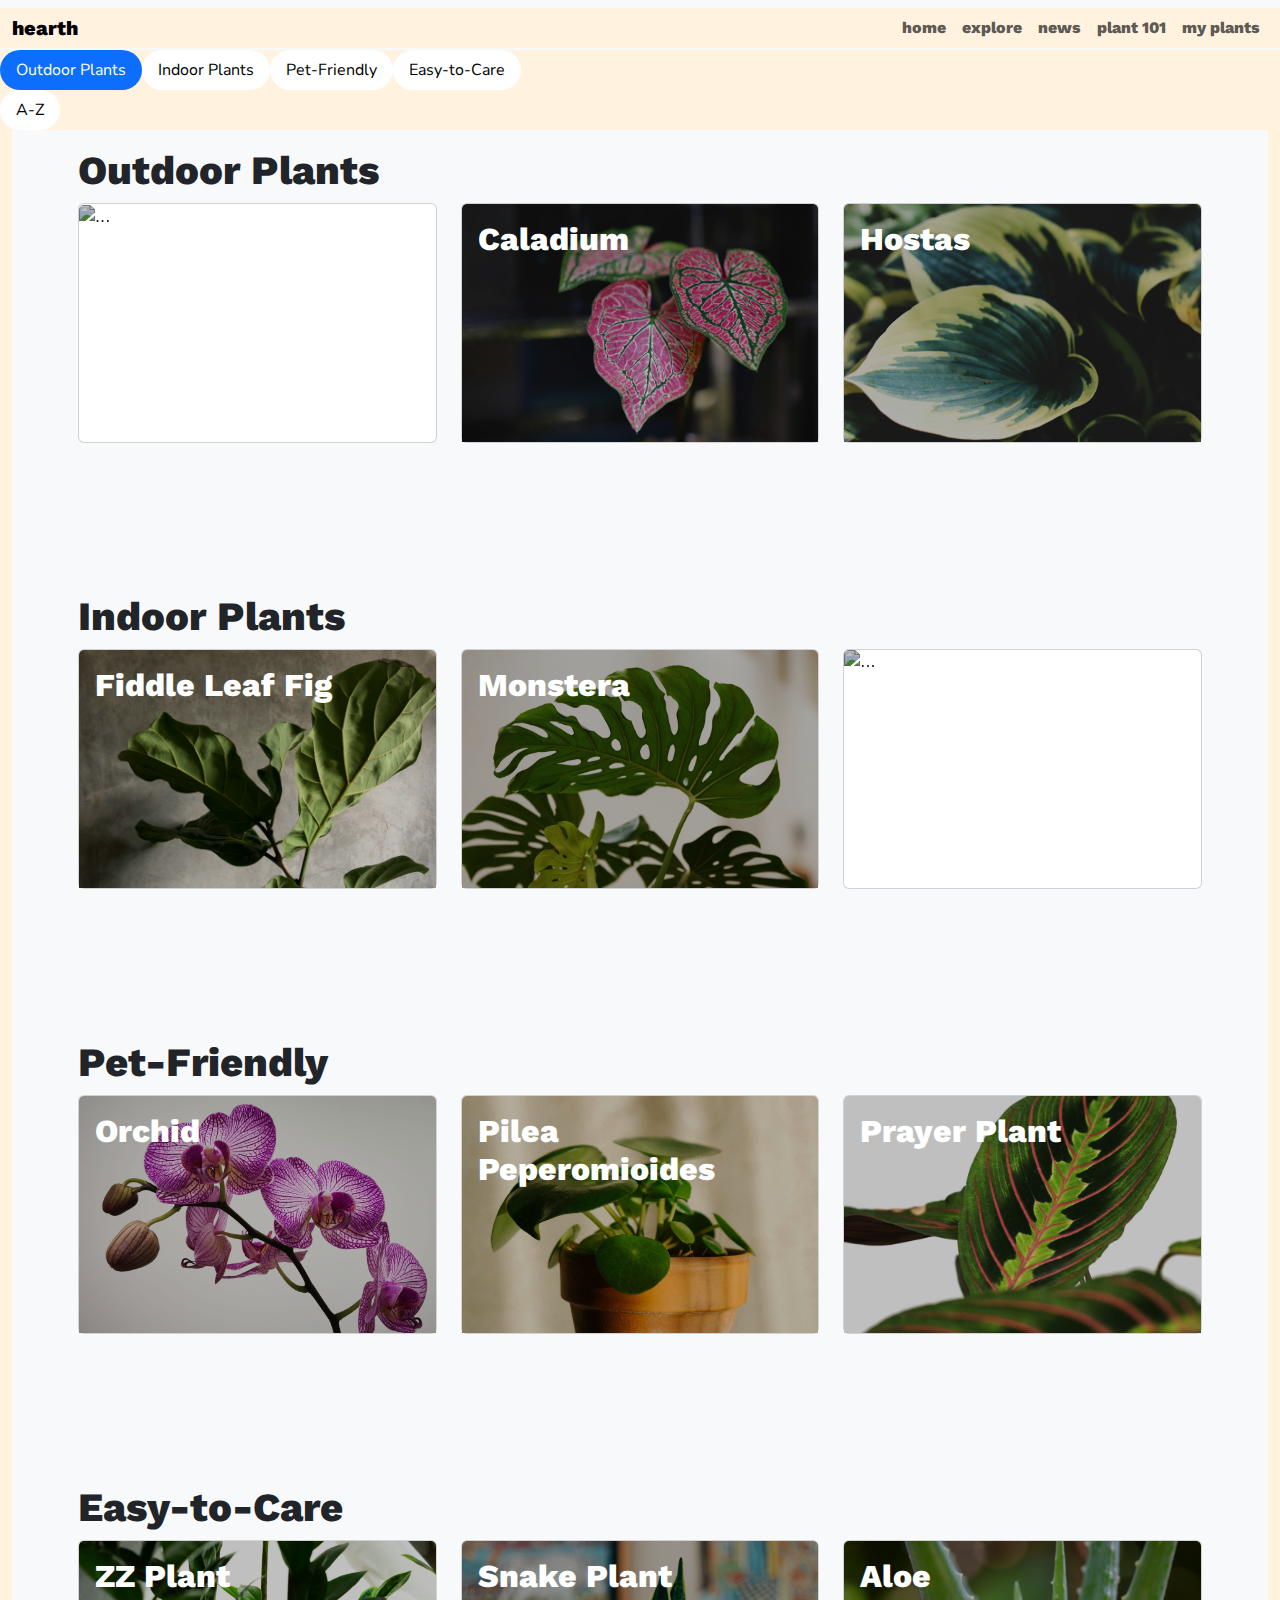
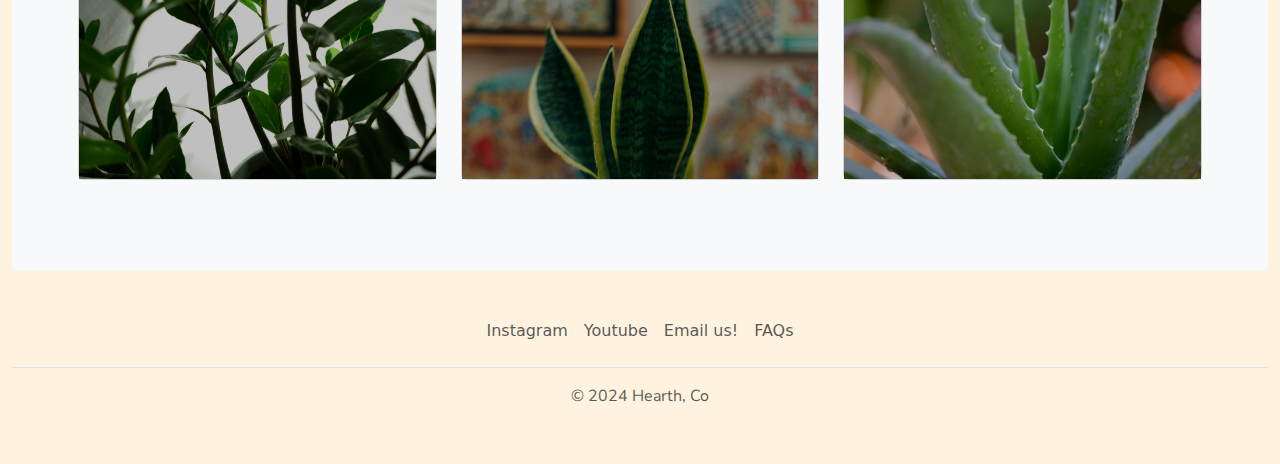
==== explore.html @ a1ffcbb9 "made img thumbnails open to modals" ====
<!doctype html>
<html lang="en">
  <head>
    <meta charset="utf-8">
    <meta name="viewport" content="width=device-width, initial-scale=1">
    <meta name="description" content="'Hearth', a social plant tracking website">
    <meta name="author" content="Chelsea Nguyen">
    <title>Hearth</title>

    <!-- LOAD BOOTSTRAP CSS - DO NOT DELETE -->
    <link href="https://cdn.jsdelivr.net/npm/bootstrap@5.3.3/dist/css/bootstrap.min.css" rel="stylesheet" integrity="sha384-QWTKZyjpPEjISv5WaRU9OFeRpok6YctnYmDr5pNlyT2bRjXh0JMhjY6hW+ALEwIH" crossorigin="anonymous">
    <!-- END LOADING BOOTSTRAP CSS -->

    <!-- Custom styles - add your own CSS to this stylesheet -->
    <link href="style.css" rel="stylesheet">

    <!--Google fonts plugin-->
    <link rel="preconnect" href="https://fonts.googleapis.com">
    <link rel="preconnect" href="https://fonts.gstatic.com" crossorigin>
    <link href="https://fonts.googleapis.com/css2?family=Nunito+Sans:ital,opsz,wght@0,6..12,200..1000;1,6..12,200..1000&family=Work+Sans:ital,wght@0,100..900;1,100..900&display=swap" rel="stylesheet">

    <!--images from unsplash.com-->

  </head>
  <body>
    <div class="container-fluid"> <!--website container-->
      
      <div class="row sticky-top"> <!--navbar div-->
        <nav class="navbar navbar-expand-lg bg-body-tertiary">
          <div class="container-fluid">
            <a class="navbar-brand nav-font" href="index.html">hearth</a>
            <button class="navbar-toggler" type="button" data-bs-toggle="collapse" data-bs-target="#navbarNavAltMarkup" aria-controls="navbarNavAltMarkup" aria-expanded="false" aria-label="Toggle navigation">
              <span class="navbar-toggler-icon"></span>
            </button>
            <div class="collapse navbar-collapse justify-content-end" id="navbarNavAltMarkup">
              <div class="navbar-nav">
                <a class="nav-link nav-font" href="index.html">home</a>
                <a class="nav-link active nav-font" aria-current="page" href="explore.html">explore</a>
                <a class="nav-link nav-font" href="news.html">news</a>
                <a class="nav-link nav-font" href="plant_101.html">plant 101</a>
                <a class="nav-link nav-font" href="my_plants.html">my plants</a>
              </div>
            </div>
          </div>
        </nav>
      </div> <!--close navbar div-->
      
      <div class="row fixed-top filter-bar"> <!--filter bar-->
        <div> <!--first part of filter-->
          <ul class="nav nav-pills">
            <li class="nav-item">
              <a class="nav-link plant-filter rounded-pill bs-dark-border-subtle" href="#OutdoorPlants">Outdoor Plants</a>
            </li>
            <li class="nav-item">
              <a class="nav-link plant-filter rounded-pill" href="#IndoorPlants">Indoor Plants</a>
            </li>
            <li class="nav-item">
              <a class="nav-link plant-filter rounded-pill" href="#PetFriendly">Pet-Friendly</a>
            </li>
            <li class="nav-item">
              <a class="nav-link plant-filter rounded-pill" href="#EasyToCare">Easy-to-Care</a>
            </li>
          </ul>
        </div> <!--close first half of filter-->
        <div class="justify-content-end"> <!--a to z filter option-->
          <ul class="nav nav-pills">
            <li class="nav-item">
              <button class="nav-link plant-filter rounded-pill">A-Z</button>
            </li>
          </ul>
        </div> <!--close a to z filter option-->
      </div> <!--close filter bar-->

      <div data-bs-spy="scroll" data-bs-target="#navbar-example2" data-bs-root-margin="0px 0px -40%" data-bs-smooth-scroll="true" class="scrollspy-example bg-light p-3 rounded-2 section-padding" tabindex="0"> <!--content div-->
        
        <div class="section-padding"> <!--div for outdoor-->
          <h1 class="col" id="OutdoorPlants">Outdoor Plants</h1>
          <div class="row row-cols-1 row-cols-md-3 g-4">
            
            <div class="col">
              <div class="card h-100" data-bs-toggle="modal" data-bs-target="#petuniaModal"> <!-- card trigger modal -->
                <a><img src="images/Petunia-Outdoor.jpg" class="card-img-top card-tint" alt="..."></a>
                <div class="card-img-overlay">
                  <h2 class="card-title">Petunia</h2>
                </div>
              </div> <!--close card trigger modal-->
              <div class="modal fade" id="petuniaModal" tabindex="-1" aria-labelledby="petuniaModalLabel" aria-hidden="true"> <!-- Modal -->
                <div class="modal-dialog modal-dialog-centered">
                  <div class="modal-content">
                    <div class="modal-header">
                      <h1 class="modal-title fs-5" id="petuniaModalLabel">Petunia</h1>
                      <button type="button" class="btn-close" data-bs-dismiss="modal" aria-label="Close"></button>
                    </div>
                    <div class="modal-body">
                      <img src="images/Petunia-Outdoor.jpg" class="card-img-top" alt="...">
                      <p>stuff about petunias</p>
                    </div>
                    <div class="modal-footer">
                      <button type="button" class="btn btn-secondary" data-bs-dismiss="modal">Close</button>
                    </div>
                  </div>
                </div>
              </div> <!--close modal-->
            </div> <!--close col-->

            <div class="col">
              <div class="card h-100" data-bs-toggle="modal" data-bs-target="#caladiumModal"> <!-- card trigger modal -->
                <a><img src="images/Caladium-Outdoor.jpg" class="card-img-top card-tint" alt="..."></a>
                <div class="card-img-overlay">
                  <h2 class="card-title">Caladium</h2>
                </div>
              </div> <!--close card trigger modal-->
              <div class="modal fade" id="caladiumModal" tabindex="-1" aria-labelledby="caladiumModalLabel" aria-hidden="true"> <!-- Modal -->
                <div class="modal-dialog modal-dialog-centered">
                  <div class="modal-content">
                    <div class="modal-header">
                      <h1 class="modal-title fs-5" id="caladiumModalLabel">Caladium</h1>
                      <button type="button" class="btn-close" data-bs-dismiss="modal" aria-label="Close"></button>
                    </div>
                    <div class="modal-body">
                      <img src="images/Caladium-Outdoor.jpg" class="card-img-top" alt="...">
                      <p>stuff about petunias</p>
                    </div>
                    <div class="modal-footer">
                      <button type="button" class="btn btn-secondary" data-bs-dismiss="modal">Close</button>
                    </div>
                  </div>
                </div>
              </div> <!--close modal-->
            </div> <!--close col-->

            <div class="col">
              <div class="card h-100" data-bs-toggle="modal" data-bs-target="#hostasModal"> <!-- card trigger modal -->
                <a><img src="images/Hostas-Outdoor.jpg" class="card-img-top card-tint" alt="..."></a>
                <div class="card-img-overlay">
                  <h2 class="card-title">Hostas</h2>
                </div>
              </div> <!--close card trigger modal-->
              <div class="modal fade" id="hostasModal" tabindex="-1" aria-labelledby="hostasModalLabel" aria-hidden="true"> <!-- Modal -->
                <div class="modal-dialog modal-dialog-centered">
                  <div class="modal-content">
                    <div class="modal-header">
                      <h1 class="modal-title fs-5" id="hostasModalLabel">Hostas</h1>
                      <button type="button" class="btn-close" data-bs-dismiss="modal" aria-label="Close"></button>
                    </div>
                    <div class="modal-body">
                      <img src="images/Hostas-Outdoor.jpg" class="card-img-top" alt="...">
                      <p>stuff about petunias</p>
                    </div>
                    <div class="modal-footer">
                      <button type="button" class="btn btn-secondary" data-bs-dismiss="modal">Close</button>
                    </div>
                  </div>
                </div>
              </div> <!--close modal-->
            </div> <!--close col-->

          </div>
        </div> <!--close div for outdoor-->

        <div class="section-padding"> <!--div for indoor-->
          <h1 class="col" id="IndoorPlants">Indoor Plants</h1>
          <div class="row row-cols-1 row-cols-md-3 g-4">

            <div class="col">
              <div class="card h-100" data-bs-toggle="modal" data-bs-target="#fiddleModal"> <!-- card trigger modal -->
                <a><img src="images/FiddleLeafFig-Indoor.jpg" class="card-img-top card-tint" alt="..."></a>
                <div class="card-img-overlay">
                  <h2 class="card-title">Fiddle Leaf Fig</h2>
                </div>
              </div> <!--close card trigger modal-->
              <div class="modal fade" id="fiddleModal" tabindex="-1" aria-labelledby="fiddleModalLabel" aria-hidden="true"> <!-- Modal -->
                <div class="modal-dialog modal-dialog-centered">
                  <div class="modal-content">
                    <div class="modal-header">
                      <h1 class="modal-title fs-5" id="fiddleModalLabel">Fiddle Leaf Fig</h1>
                      <button type="button" class="btn-close" data-bs-dismiss="modal" aria-label="Close"></button>
                    </div>
                    <div class="modal-body">
                      <img src="images/FiddleLeafFig-Indoor.jpg" class="card-img-top" alt="...">
                      <p>stuff about petunias</p>
                    </div>
                    <div class="modal-footer">
                      <button type="button" class="btn btn-secondary" data-bs-dismiss="modal">Close</button>
                    </div>
                  </div>
                </div>
              </div> <!--close modal-->
            </div> <!--close col-->

            <div class="col">
              <div class="card h-100" data-bs-toggle="modal" data-bs-target="#monsteraModal"> <!-- card trigger modal -->
                <a><img src="images/Monstera-Indoor.jpg" class="card-img-top card-tint" alt="..."></a>
                <div class="card-img-overlay">
                  <h2 class="card-title">Monstera</h2>
                </div>
              </div> <!--close card trigger modal-->
              <div class="modal fade" id="monsteraModal" tabindex="-1" aria-labelledby="monsteraModalLabel" aria-hidden="true"> <!-- Modal -->
                <div class="modal-dialog modal-dialog-centered">
                  <div class="modal-content">
                    <div class="modal-header">
                      <h1 class="modal-title fs-5" id="monsteraModalLabel">Monstera</h1>
                      <button type="button" class="btn-close" data-bs-dismiss="modal" aria-label="Close"></button>
                    </div>
                    <div class="modal-body">
                      <img src="images/Monstera-Indoor.jpg" class="card-img-top" alt="...">
                      <p>stuff about petunias</p>
                    </div>
                    <div class="modal-footer">
                      <button type="button" class="btn btn-secondary" data-bs-dismiss="modal">Close</button>
                    </div>
                  </div>
                </div>
              </div> <!--close modal-->
            </div> <!--close col-->

            <div class="col">
              <div class="card h-100" data-bs-toggle="modal" data-bs-target="#pothosModal"> <!-- card trigger modal -->
                <a><img src="images/Pothos-Indoor.jpg" class="card-img-top card-tint" alt="..."></a>
                <div class="card-img-overlay">
                  <h2 class="card-title">Pothos</h2>
                </div>
              </div> <!--close card trigger modal-->
              <div class="modal fade" id="pothosModal" tabindex="-1" aria-labelledby="pothosModalLabel" aria-hidden="true"> <!-- Modal -->
                <div class="modal-dialog modal-dialog-centered">
                  <div class="modal-content">
                    <div class="modal-header">
                      <h1 class="modal-title fs-5" id="pothosModalLabel">Pothos</h1>
                      <button type="button" class="btn-close" data-bs-dismiss="modal" aria-label="Close"></button>
                    </div>
                    <div class="modal-body">
                      <img src="images/Pothos-Indoor.jpg" class="card-img-top" alt="...">
                      <p>stuff about petunias</p>
                    </div>
                    <div class="modal-footer">
                      <button type="button" class="btn btn-secondary" data-bs-dismiss="modal">Close</button>
                    </div>
                  </div>
                </div>
              </div> <!--close modal-->
            </div> <!--close col-->

          </div>
        </div> <!--close div for indoor-->

        <div class="section-padding"> <!--div for pet-->
          <h1 class="col" id="PetFriendly">Pet-Friendly</h1>
          <div class="row row-cols-1 row-cols-md-3 g-4">

            <div class="col">
              <div class="card h-100" data-bs-toggle="modal" data-bs-target="#orchidModal"> <!-- card trigger modal -->
                <a><img src="images/Orchid-Pet.jpg" class="card-img-top card-tint" alt="..."></a>
                <div class="card-img-overlay">
                  <h2 class="card-title">Orchid</h2>
                </div>
              </div> <!--close card trigger modal-->
              <div class="modal fade" id="orchidModal" tabindex="-1" aria-labelledby="orchidModalLabel" aria-hidden="true"> <!-- Modal -->
                <div class="modal-dialog modal-dialog-centered">
                  <div class="modal-content">
                    <div class="modal-header">
                      <h1 class="modal-title fs-5" id="orchidModalLabel">Orchid</h1>
                      <button type="button" class="btn-close" data-bs-dismiss="modal" aria-label="Close"></button>
                    </div>
                    <div class="modal-body">
                      <img src="images/Orchid-Pet.jpg" class="card-img-top" alt="...">
                      <p>stuff about petunias</p>
                    </div>
                    <div class="modal-footer">
                      <button type="button" class="btn btn-secondary" data-bs-dismiss="modal">Close</button>
                    </div>
                  </div>
                </div>
              </div> <!--close modal-->
            </div> <!--close col-->

            <div class="col">
              <div class="card h-100" data-bs-toggle="modal" data-bs-target="#pileaModal"> <!-- card trigger modal -->
                <a><img src="images/PileaPeperomioides-Pet.jpg" class="card-img-top card-tint" alt="..."></a>
                <div class="card-img-overlay">
                  <h2 class="card-title">Pilea Peperomioides</h2>
                </div>
              </div> <!--close card trigger modal-->
              <div class="modal fade" id="pileaModal" tabindex="-1" aria-labelledby="pileaModalLabel" aria-hidden="true"> <!-- Modal -->
                <div class="modal-dialog modal-dialog-centered">
                  <div class="modal-content">
                    <div class="modal-header">
                      <h1 class="modal-title fs-5" id="pileaModalLabel">Pilea Peperomioides</h1>
                      <button type="button" class="btn-close" data-bs-dismiss="modal" aria-label="Close"></button>
                    </div>
                    <div class="modal-body">
                      <img src="images/PileaPeperomioides-Pet.jpg" class="card-img-top" alt="...">
                      <p>stuff about petunias</p>
                    </div>
                    <div class="modal-footer">
                      <button type="button" class="btn btn-secondary" data-bs-dismiss="modal">Close</button>
                    </div>
                  </div>
                </div>
              </div> <!--close modal-->
            </div> <!--close col-->

            <div class="col">
              <div class="card h-100" data-bs-toggle="modal" data-bs-target="#prayerModal"> <!-- card trigger modal -->
                <a><img src="images/PrayerPlant-Pet.jpg" class="card-img-top card-tint" alt="..."></a>
                <div class="card-img-overlay">
                  <h2 class="card-title">Prayer Plant</h2>
                </div>
              </div> <!--close card trigger modal-->
              <div class="modal fade" id="prayerModal" tabindex="-1" aria-labelledby="prayerModalLabel" aria-hidden="true"> <!-- Modal -->
                <div class="modal-dialog modal-dialog-centered">
                  <div class="modal-content">
                    <div class="modal-header">
                      <h1 class="modal-title fs-5" id="prayerModalLabel">Prayer Plant</h1>
                      <button type="button" class="btn-close" data-bs-dismiss="modal" aria-label="Close"></button>
                    </div>
                    <div class="modal-body">
                      <img src="images/PrayerPlant-Pet.jpg" class="card-img-top" alt="...">
                      <p>stuff about petunias</p>
                    </div>
                    <div class="modal-footer">
                      <button type="button" class="btn btn-secondary" data-bs-dismiss="modal">Close</button>
                    </div>
                  </div>
                </div>
              </div> <!--close modal-->
            </div> <!--close col-->

          </div>
        </div> <!--close div for pet-->
        
        <div class="section-padding"> <!--div for easy-->
          <h1 class="col" id="EasytoCare">Easy-to-Care</h1>
          <div class="row row-cols-1 row-cols-md-3 g-4">

            <div class="col">
              <div class="card h-100" data-bs-toggle="modal" data-bs-target="#zzModal"> <!-- card trigger modal -->
                <a><img src="images/ZZPlant-Easy.jpg" class="card-img-top card-tint" alt="..."></a>
                <div class="card-img-overlay">
                  <h2 class="card-title">ZZ Plant</h2>
                </div>
              </div> <!--close card trigger modal-->
              <div class="modal fade" id="zzModal" tabindex="-1" aria-labelledby="zzModalLabel" aria-hidden="true"> <!-- Modal -->
                <div class="modal-dialog modal-dialog-centered">
                  <div class="modal-content">
                    <div class="modal-header">
                      <h1 class="modal-title fs-5" id="zzModalLabel">ZZ Plant</h1>
                      <button type="button" class="btn-close" data-bs-dismiss="modal" aria-label="Close"></button>
                    </div>
                    <div class="modal-body">
                      <img src="images/ZZPlant-Easy.jpg" class="card-img-top" alt="...">
                      <p>stuff about petunias</p>
                    </div>
                    <div class="modal-footer">
                      <button type="button" class="btn btn-secondary" data-bs-dismiss="modal">Close</button>
                    </div>
                  </div>
                </div>
              </div> <!--close modal-->
            </div> <!--close col-->

            <div class="col">
              <div class="card h-100" data-bs-toggle="modal" data-bs-target="#snakeModal"> <!-- card trigger modal -->
                <a><img src="images/SnakePlant-Easy.jpg" class="card-img-top card-tint" alt="..."></a>
                <div class="card-img-overlay">
                  <h2 class="card-title">Snake Plant</h2>
                </div>
              </div> <!--close card trigger modal-->
              <div class="modal fade" id="snakeModal" tabindex="-1" aria-labelledby="snakeModalLabel" aria-hidden="true"> <!-- Modal -->
                <div class="modal-dialog modal-dialog-centered">
                  <div class="modal-content">
                    <div class="modal-header">
                      <h1 class="modal-title fs-5" id="snakeModalLabel">Snake Plant</h1>
                      <button type="button" class="btn-close" data-bs-dismiss="modal" aria-label="Close"></button>
                    </div>
                    <div class="modal-body">
                      <img src="images/SnakePlant-Easy.jpg" class="card-img-top" alt="...">
                      <p>stuff about petunias</p>
                    </div>
                    <div class="modal-footer">
                      <button type="button" class="btn btn-secondary" data-bs-dismiss="modal">Close</button>
                    </div>
                  </div>
                </div>
              </div> <!--close modal-->
            </div> <!--close col-->

            <div class="col">
              <div class="card h-100" data-bs-toggle="modal" data-bs-target="#aloeModal"> <!-- card trigger modal -->
                <a><img src="images/Aloe-Easy.jpg" class="card-img-top card-tint" alt="..."></a>
                <div class="card-img-overlay">
                  <h2 class="card-title">Aloe</h2>
                </div>
              </div> <!--close card trigger modal-->
              <div class="modal fade" id="aloeModal" tabindex="-1" aria-labelledby="aloeModalLabel" aria-hidden="true"> <!-- Modal -->
                <div class="modal-dialog modal-dialog-centered">
                  <div class="modal-content">
                    <div class="modal-header">
                      <h1 class="modal-title fs-5" id="aloeModalLabel">Aloe</h1>
                      <button type="button" class="btn-close" data-bs-dismiss="modal" aria-label="Close"></button>
                    </div>
                    <div class="modal-body">
                      <img src="images/Aloe-Easy.jpg" class="card-img-top" alt="...">
                      <p>stuff about petunias</p>
                    </div>
                    <div class="modal-footer">
                      <button type="button" class="btn btn-secondary" data-bs-dismiss="modal">Close</button>
                    </div>
                  </div>
                </div>
              </div> <!--close modal-->
            </div> <!--close col-->

          </div>
        </div>

          <!--add garden section if I have time-->

      </div> <!--close content div-->

      <div class="row"> <!--div for footer-->
        <footer class="py-3 my-4">
          <ul class="nav justify-content-center border-bottom pb-3 mb-3">
            <li class="nav-item"><a href="https://www.instagram.com/" class="nav-link px-2 text-body-secondary">Instagram</a></li>
            <li class="nav-item"><a href="https://www.youtube.com/" class="nav-link px-2 text-body-secondary">Youtube</a></li>
            <li class="nav-item"><a href="#" class="nav-link px-2 text-body-secondary">Email us!</a></li>
            <li class="nav-item"><a href="#" class="nav-link px-2 text-body-secondary">FAQs</a></li>
          </ul>
          <p class="text-center text-body-secondary">© 2024 Hearth, Co</p>
        </footer>
      </div> <!--close div for footer-->

    </div> <!--close container-->

<!-- LOAD BOOTSTRAP JAVASCRIPT - DO NOT DELETE -->
<script src="https://cdn.jsdelivr.net/npm/bootstrap@5.3.3/dist/js/bootstrap.bundle.min.js" integrity="sha384-YvpcrYf0tY3lHB60NNkmXc5s9fDVZLESaAA55NDzOxhy9GkcIdslK1eN7N6jIeHz" crossorigin="anonymous"></script>
<!-- END LOADING BOOTSTRAP JAVASCRIPT -->
      
  </body>
</html>
---- style.css ----
.container-fluid {
    background-color: #FFF3E0;
}

.section-padding {
    padding: 75px 50px;
}

h1, h2, h3, h4, h5, h6 {
    font-family: "Work Sans", sans-serif;
    font-weight: 800;
}

p {
    font-family: "Nunito Sans", sans-serif;
}

.welcome {
    font-family: "Nunito Sans", sans-serif;
    font-weight: 800;
}

.index-descriptor {
    font-weight: 600;
}

.filter-bar {                      /*!!!!!how to make sticky/fixed under sticky navbar?????*/
    margin-top: 50px;
    background-color: #FFF3E0;
}

.plant-filter {
    font-family: "Nunito Sans", sans-serif;
    background-color: white;
    color: black;
    border: 2px black;
}

.plant-filter:hover {
    font-family: "Nunito Sans", sans-serif;
    background-color: black;
    color: white;
    border: 2px white;
}

.plant-filter:active {
    font-family: "Nunito Sans", sans-serif;
    background-color: black;
    color: white;
    border: 2px white;
}

.nav-font {
    font-family: "Work Sans", sans-serif;
    font-weight: 800;
}

.news-padding {
    padding-top: 75px;
    padding-bottom: 75px;
}

.water-padding {
    padding-top: 75px;
    padding-bottom: 25px;
    padding-right: 50px;
    padding-left: 50px;
}

.calendar-padding {
    padding-bottom: 75px;
    padding-left: 50px;
    padding-right: 50px;
}

.calendar-card {
    padding: 5px;
}

.card-tint {
    filter: brightness(75%);
}

.card-title {
    color: white;
}

.features-div {
    background-color: #FFD0D0;
}

.btn {
    background-color: #61714d;
    color: white;
    border-color: #61714d;
}

.btn:hover {
    background-color: #61714d;
    color: white;
    border-color: #61714d;
}

.btn:active {
    background-color: #61714d;
    color: white;
    border-color: #61714d;
}

.btn:link {
    background-color: #61714d;
    color: white;
    border-color: #61714d;
}

.ftr-btn {
    background-color: #FFF3E0;
    color: #61714d;
    border-color: #61714d;
    border-width: medium;
    font-weight: 600;
}

.ftr-btn:hover {
    background-color: #61714d;
    color: white;
    border-color: #61714d;
    border-width: medium;
    font-weight: 600;
}

.ftr-btn:active {
    background-color: #61714d;
    color: white;
    border-color: #61714d;
    border-width: medium;
    font-weight: 600;
}

.ftr-btn:link {
    background-color: #61714d;
    color: white;
    border-color: #61714d;
    border-width: medium;
    font-weight: 600;
}
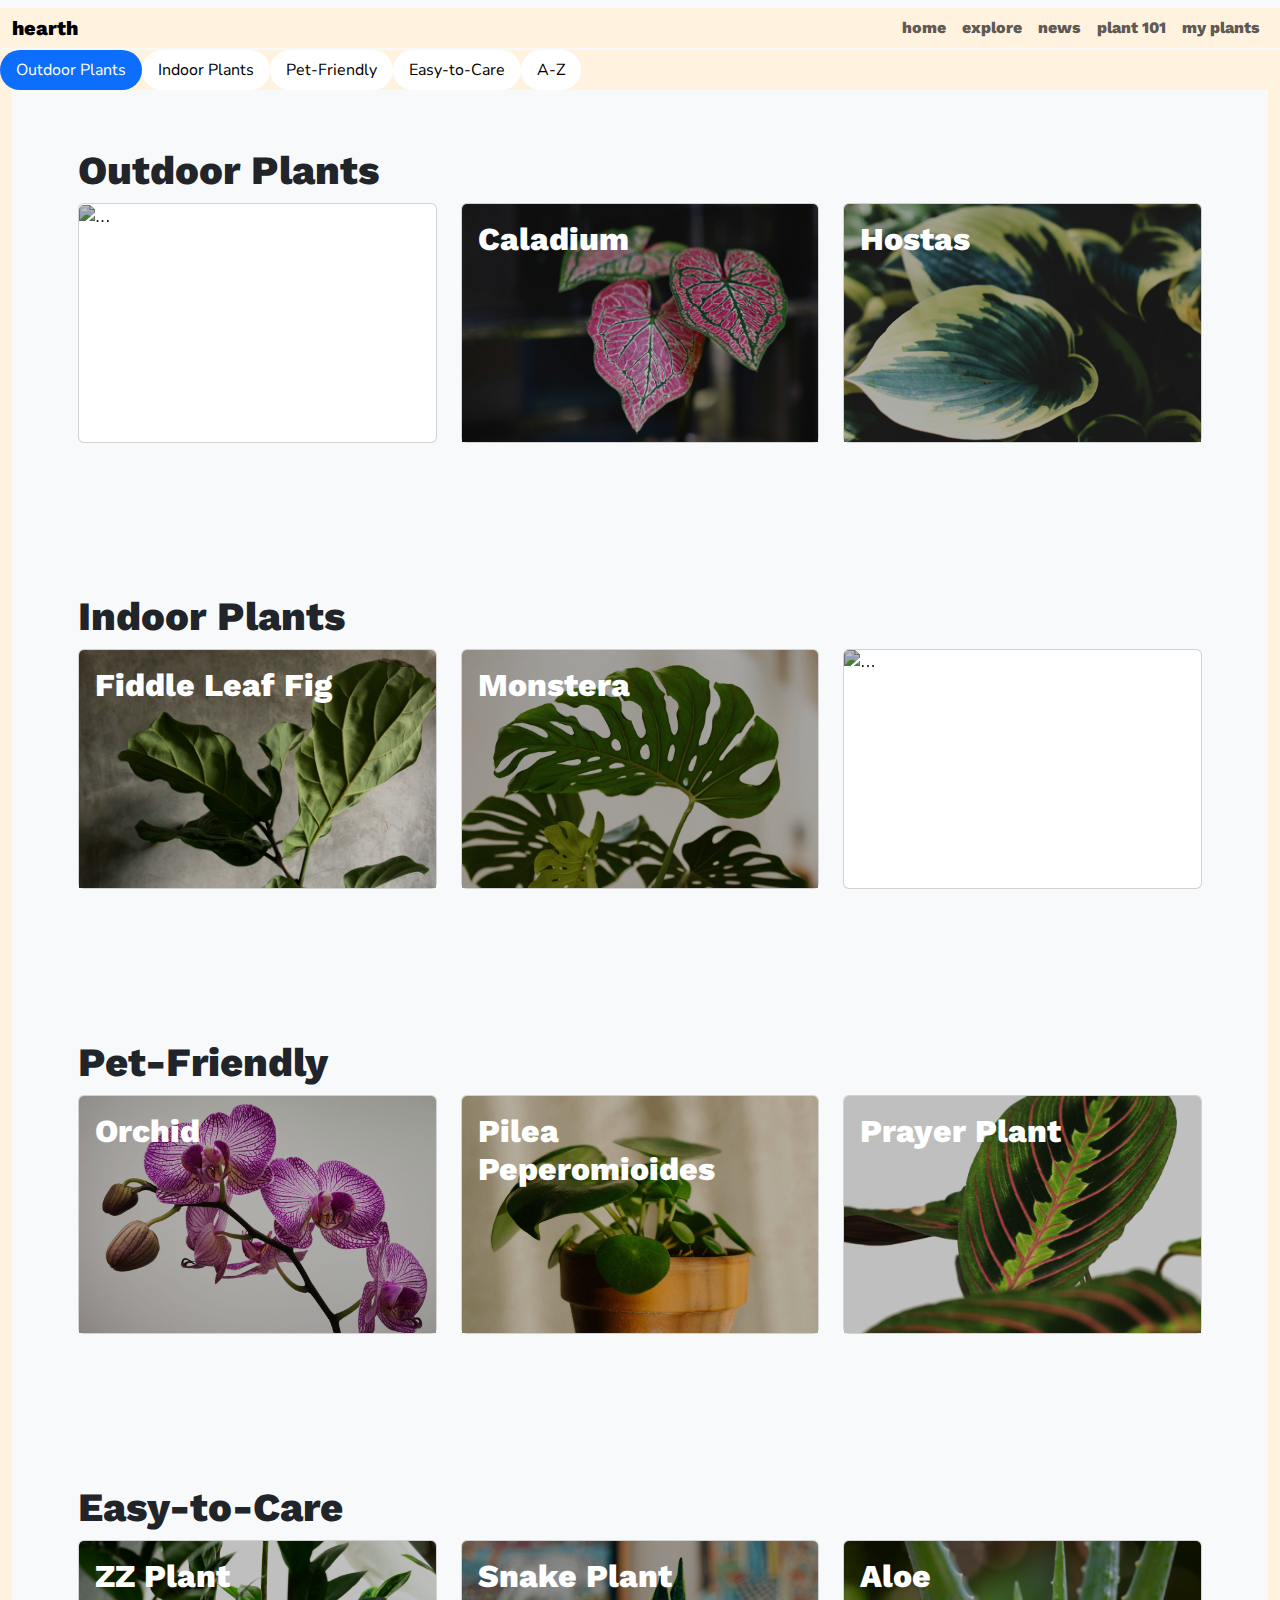
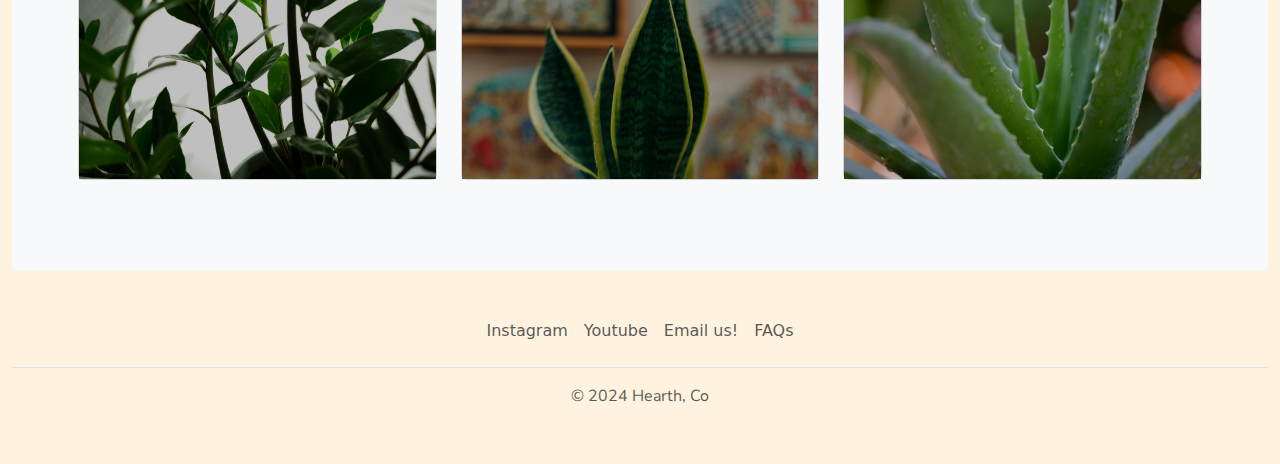
==== commit 92693d30: "changes" ====
--- a/explore.html
+++ b/explore.html
@@ -58,12 +58,8 @@
               <a class="nav-link plant-filter rounded-pill" href="#PetFriendly">Pet-Friendly</a>
             </li>
             <li class="nav-item">
-              <a class="nav-link plant-filter rounded-pill" href="#EasyToCare">Easy-to-Care</a>
+              <a class="nav-link plant-filter rounded-pill" href="#EasytoCare">Easy-to-Care</a>
             </li>
-          </ul>
-        </div> <!--close first half of filter-->
-        <div class="justify-content-end"> <!--a to z filter option-->
-          <ul class="nav nav-pills">
             <li class="nav-item">
               <button class="nav-link plant-filter rounded-pill">A-Z</button>
             </li>
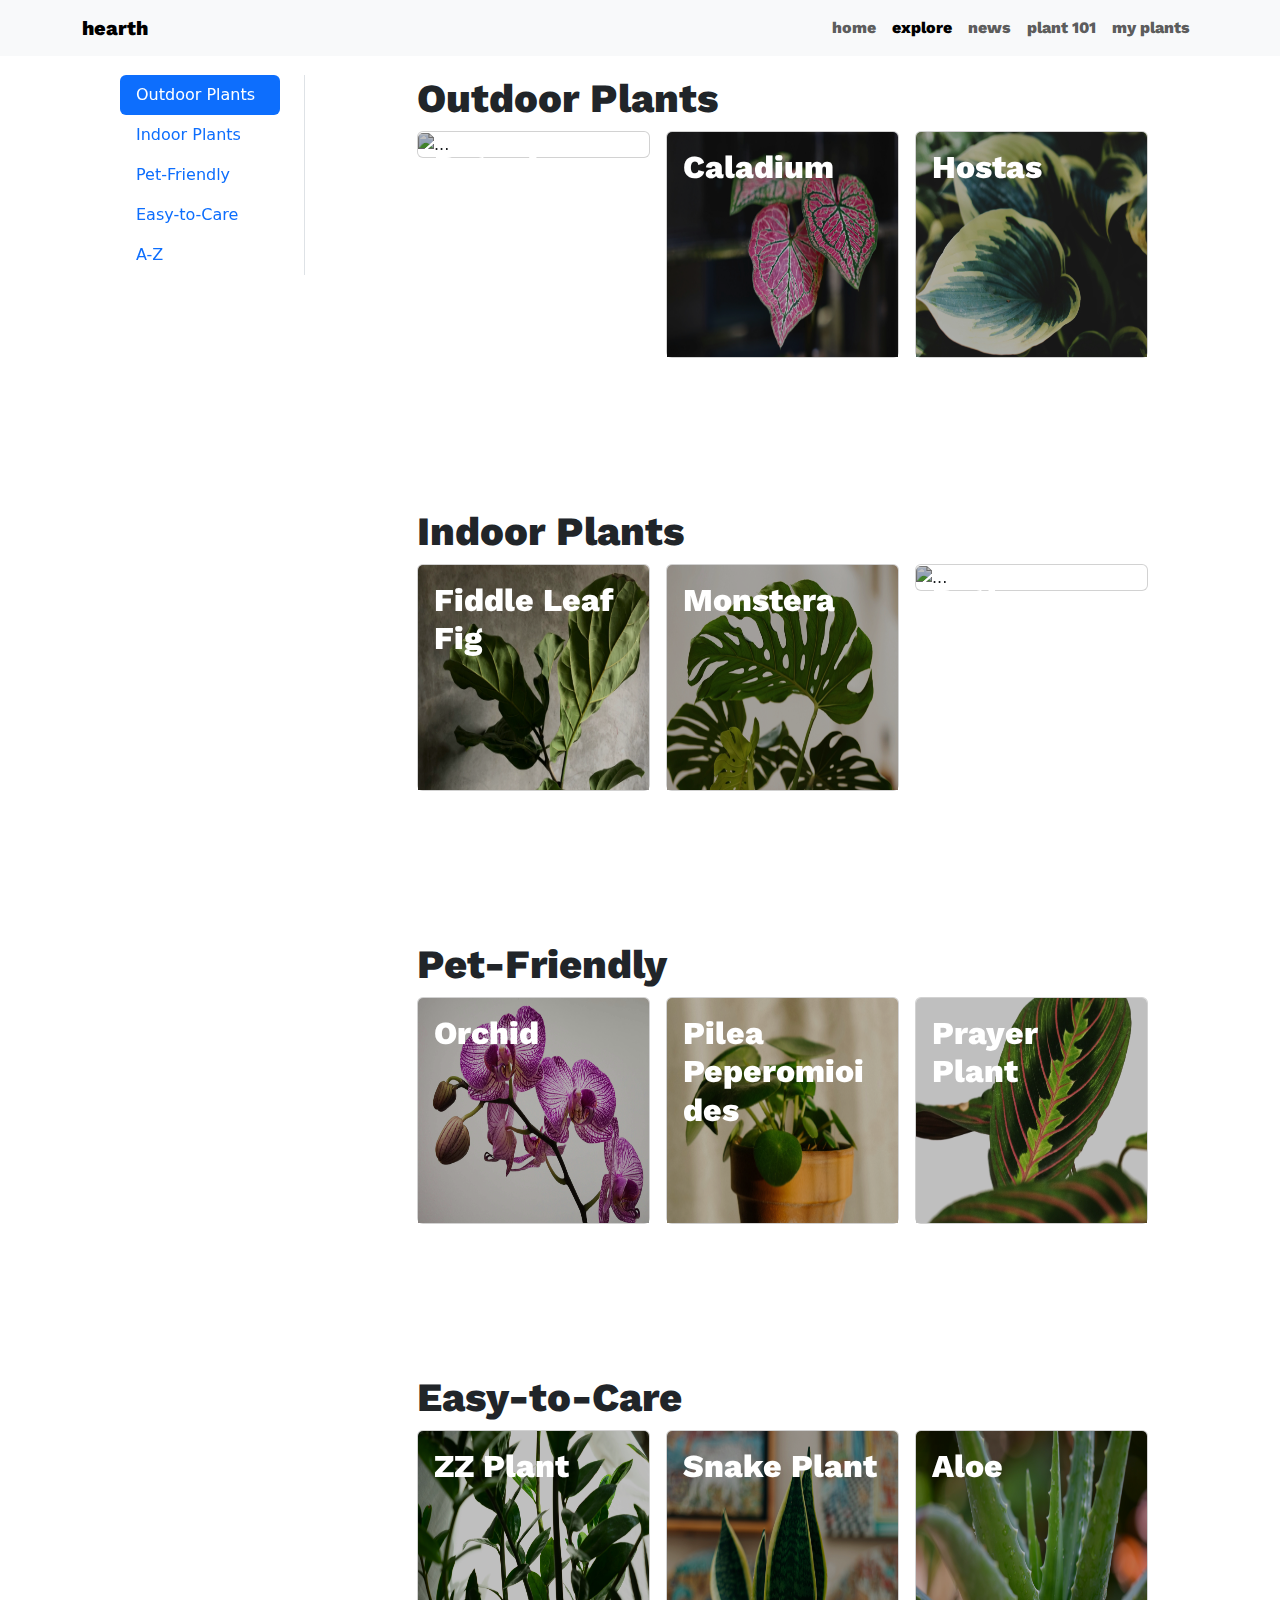
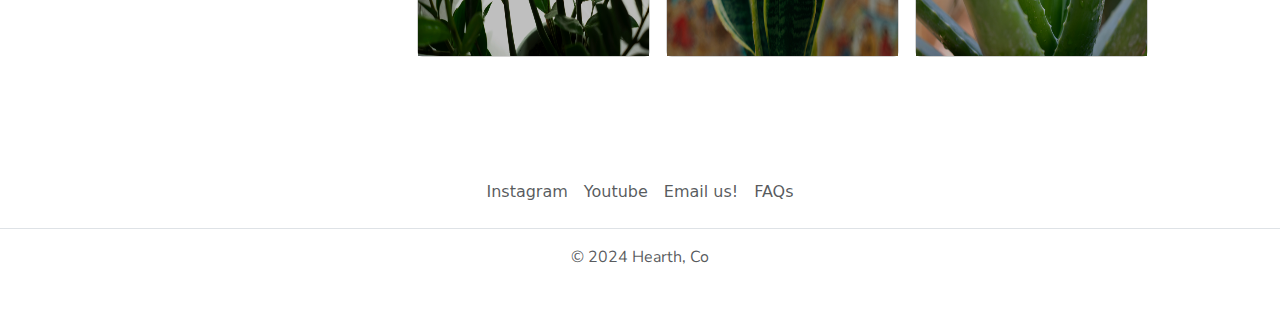
==== commit d56dd33f: "changes" ====
--- a/explore.html
+++ b/explore.html
@@ -23,396 +23,377 @@
 
   </head>
   <body>
-    <div class="container-fluid"> <!--website container-->
-      
-      <div class="row sticky-top"> <!--navbar div-->
-        <nav class="navbar navbar-expand-lg bg-body-tertiary">
-          <div class="container-fluid">
-            <a class="navbar-brand nav-font" href="index.html">hearth</a>
-            <button class="navbar-toggler" type="button" data-bs-toggle="collapse" data-bs-target="#navbarNavAltMarkup" aria-controls="navbarNavAltMarkup" aria-expanded="false" aria-label="Toggle navigation">
-              <span class="navbar-toggler-icon"></span>
-            </button>
-            <div class="collapse navbar-collapse justify-content-end" id="navbarNavAltMarkup">
-              <div class="navbar-nav">
-                <a class="nav-link nav-font" href="index.html">home</a>
-                <a class="nav-link active nav-font" aria-current="page" href="explore.html">explore</a>
-                <a class="nav-link nav-font" href="news.html">news</a>
-                <a class="nav-link nav-font" href="plant_101.html">plant 101</a>
-                <a class="nav-link nav-font" href="my_plants.html">my plants</a>
-              </div>
+    
+  <!--navbar-->
+  <header class="row">
+    <nav class="navbar fixed-top navbar-expand-lg bg-body-tertiary">
+      <div class="container">
+        <a class="navbar-brand nav-font" href="index.html">hearth</a>
+        <button class="navbar-toggler" type="button" data-bs-toggle="collapse" data-bs-target="#navbarNavAltMarkup" aria-controls="navbarNavAltMarkup" aria-expanded="false" aria-label="Toggle navigation">
+          <span class="navbar-toggler-icon"></span>
+        </button>
+        <div class="collapse navbar-collapse justify-content-end" id="navbarNavAltMarkup">
+          <div class="navbar-nav">
+            <a class="nav-link nav-font" href="index.html">home</a>
+            <a class="nav-link active nav-font" aria-current="page" href="explore.html">explore</a>
+            <a class="nav-link nav-font" href="news.html">news</a>
+            <a class="nav-link nav-font" href="plant_101.html">plant 101</a>
+            <a class="nav-link nav-font" href="my_plants.html">my plants</a>
+          </div> <!--close navbar links-->
+        </div> <!--close navbar collapse-->
+      </div> <!--close container-->
+    </nav>
+  </header>
+  
+
+  <div class="container">
+    <!--sidebar-->
+      <div class="row">
+        <div class="col-3 section-padding">
+          <div class="position-sticky" style="top: 2rem;">
+            <div>
+              <nav id="navbar-example3" class="h-100 flex-column align-items-stretch pe-4 border-end">
+                <nav class="nav nav-pills flex-column">
+                  <a class="nav-link" href="#OutdoorPlants">Outdoor Plants</a>
+                  <a class="nav-link" href="#IndoorPlants">Indoor Plants</a>
+                  <a class="nav-link" href="#PetFriendly">Pet-Friendly</a>
+                  <a class="nav-link" href="#EasytoCare">Easy-to-Care</a>
+                  <a class="nav-link" href="#">A-Z</a>
+                </nav>
+              </nav>
             </div>
           </div>
-        </nav>
-      </div> <!--close navbar div-->
-      
-      <div class="row fixed-top filter-bar"> <!--filter bar-->
-        <div> <!--first part of filter-->
-          <ul class="nav nav-pills">
-            <li class="nav-item">
-              <a class="nav-link plant-filter rounded-pill bs-dark-border-subtle" href="#OutdoorPlants">Outdoor Plants</a>
-            </li>
-            <li class="nav-item">
-              <a class="nav-link plant-filter rounded-pill" href="#IndoorPlants">Indoor Plants</a>
-            </li>
-            <li class="nav-item">
-              <a class="nav-link plant-filter rounded-pill" href="#PetFriendly">Pet-Friendly</a>
-            </li>
-            <li class="nav-item">
-              <a class="nav-link plant-filter rounded-pill" href="#EasytoCare">Easy-to-Care</a>
-            </li>
-            <li class="nav-item">
-              <button class="nav-link plant-filter rounded-pill">A-Z</button>
-            </li>
-          </ul>
-        </div> <!--close a to z filter option-->
-      </div> <!--close filter bar-->
-
-      <div data-bs-spy="scroll" data-bs-target="#navbar-example2" data-bs-root-margin="0px 0px -40%" data-bs-smooth-scroll="true" class="scrollspy-example bg-light p-3 rounded-2 section-padding" tabindex="0"> <!--content div-->
-        
-        <div class="section-padding"> <!--div for outdoor-->
-          <h1 class="col" id="OutdoorPlants">Outdoor Plants</h1>
-          <div class="row row-cols-1 row-cols-md-3 g-4">
-            
-            <div class="col">
-              <div class="card h-100" data-bs-toggle="modal" data-bs-target="#petuniaModal"> <!-- card trigger modal -->
-                <a><img src="images/Petunia-Outdoor.jpg" class="card-img-top card-tint" alt="..."></a>
-                <div class="card-img-overlay">
-                  <h2 class="card-title">Petunia</h2>
-                </div>
-              </div> <!--close card trigger modal-->
-              <div class="modal fade" id="petuniaModal" tabindex="-1" aria-labelledby="petuniaModalLabel" aria-hidden="true"> <!-- Modal -->
-                <div class="modal-dialog modal-dialog-centered">
-                  <div class="modal-content">
-                    <div class="modal-header">
-                      <h1 class="modal-title fs-5" id="petuniaModalLabel">Petunia</h1>
-                      <button type="button" class="btn-close" data-bs-dismiss="modal" aria-label="Close"></button>
-                    </div>
-                    <div class="modal-body">
-                      <img src="images/Petunia-Outdoor.jpg" class="card-img-top" alt="...">
-                      <p>stuff about petunias</p>
-                    </div>
-                    <div class="modal-footer">
-                      <button type="button" class="btn btn-secondary" data-bs-dismiss="modal">Close</button>
-                    </div>
-                  </div>
-                </div>
-              </div> <!--close modal-->
-            </div> <!--close col-->
-
-            <div class="col">
-              <div class="card h-100" data-bs-toggle="modal" data-bs-target="#caladiumModal"> <!-- card trigger modal -->
-                <a><img src="images/Caladium-Outdoor.jpg" class="card-img-top card-tint" alt="..."></a>
-                <div class="card-img-overlay">
-                  <h2 class="card-title">Caladium</h2>
-                </div>
-              </div> <!--close card trigger modal-->
-              <div class="modal fade" id="caladiumModal" tabindex="-1" aria-labelledby="caladiumModalLabel" aria-hidden="true"> <!-- Modal -->
-                <div class="modal-dialog modal-dialog-centered">
-                  <div class="modal-content">
-                    <div class="modal-header">
-                      <h1 class="modal-title fs-5" id="caladiumModalLabel">Caladium</h1>
-                      <button type="button" class="btn-close" data-bs-dismiss="modal" aria-label="Close"></button>
-                    </div>
-                    <div class="modal-body">
-                      <img src="images/Caladium-Outdoor.jpg" class="card-img-top" alt="...">
-                      <p>stuff about petunias</p>
-                    </div>
-                    <div class="modal-footer">
-                      <button type="button" class="btn btn-secondary" data-bs-dismiss="modal">Close</button>
-                    </div>
-                  </div>
-                </div>
-              </div> <!--close modal-->
-            </div> <!--close col-->
-
-            <div class="col">
-              <div class="card h-100" data-bs-toggle="modal" data-bs-target="#hostasModal"> <!-- card trigger modal -->
-                <a><img src="images/Hostas-Outdoor.jpg" class="card-img-top card-tint" alt="..."></a>
-                <div class="card-img-overlay">
-                  <h2 class="card-title">Hostas</h2>
-                </div>
-              </div> <!--close card trigger modal-->
-              <div class="modal fade" id="hostasModal" tabindex="-1" aria-labelledby="hostasModalLabel" aria-hidden="true"> <!-- Modal -->
-                <div class="modal-dialog modal-dialog-centered">
-                  <div class="modal-content">
-                    <div class="modal-header">
-                      <h1 class="modal-title fs-5" id="hostasModalLabel">Hostas</h1>
-                      <button type="button" class="btn-close" data-bs-dismiss="modal" aria-label="Close"></button>
-                    </div>
-                    <div class="modal-body">
-                      <img src="images/Hostas-Outdoor.jpg" class="card-img-top" alt="...">
-                      <p>stuff about petunias</p>
-                    </div>
-                    <div class="modal-footer">
-                      <button type="button" class="btn btn-secondary" data-bs-dismiss="modal">Close</button>
-                    </div>
-                  </div>
-                </div>
-              </div> <!--close modal-->
-            </div> <!--close col-->
-
-          </div>
-        </div> <!--close div for outdoor-->
-
-        <div class="section-padding"> <!--div for indoor-->
-          <h1 class="col" id="IndoorPlants">Indoor Plants</h1>
-          <div class="row row-cols-1 row-cols-md-3 g-4">
-
-            <div class="col">
-              <div class="card h-100" data-bs-toggle="modal" data-bs-target="#fiddleModal"> <!-- card trigger modal -->
-                <a><img src="images/FiddleLeafFig-Indoor.jpg" class="card-img-top card-tint" alt="..."></a>
-                <div class="card-img-overlay">
-                  <h2 class="card-title">Fiddle Leaf Fig</h2>
-                </div>
-              </div> <!--close card trigger modal-->
-              <div class="modal fade" id="fiddleModal" tabindex="-1" aria-labelledby="fiddleModalLabel" aria-hidden="true"> <!-- Modal -->
-                <div class="modal-dialog modal-dialog-centered">
-                  <div class="modal-content">
-                    <div class="modal-header">
-                      <h1 class="modal-title fs-5" id="fiddleModalLabel">Fiddle Leaf Fig</h1>
-                      <button type="button" class="btn-close" data-bs-dismiss="modal" aria-label="Close"></button>
-                    </div>
-                    <div class="modal-body">
-                      <img src="images/FiddleLeafFig-Indoor.jpg" class="card-img-top" alt="...">
-                      <p>stuff about petunias</p>
-                    </div>
-                    <div class="modal-footer">
-                      <button type="button" class="btn btn-secondary" data-bs-dismiss="modal">Close</button>
-                    </div>
-                  </div>
-                </div>
-              </div> <!--close modal-->
-            </div> <!--close col-->
-
-            <div class="col">
-              <div class="card h-100" data-bs-toggle="modal" data-bs-target="#monsteraModal"> <!-- card trigger modal -->
-                <a><img src="images/Monstera-Indoor.jpg" class="card-img-top card-tint" alt="..."></a>
-                <div class="card-img-overlay">
-                  <h2 class="card-title">Monstera</h2>
-                </div>
-              </div> <!--close card trigger modal-->
-              <div class="modal fade" id="monsteraModal" tabindex="-1" aria-labelledby="monsteraModalLabel" aria-hidden="true"> <!-- Modal -->
-                <div class="modal-dialog modal-dialog-centered">
-                  <div class="modal-content">
-                    <div class="modal-header">
-                      <h1 class="modal-title fs-5" id="monsteraModalLabel">Monstera</h1>
-                      <button type="button" class="btn-close" data-bs-dismiss="modal" aria-label="Close"></button>
-                    </div>
-                    <div class="modal-body">
-                      <img src="images/Monstera-Indoor.jpg" class="card-img-top" alt="...">
-                      <p>stuff about petunias</p>
-                    </div>
-                    <div class="modal-footer">
-                      <button type="button" class="btn btn-secondary" data-bs-dismiss="modal">Close</button>
-                    </div>
-                  </div>
-                </div>
-              </div> <!--close modal-->
-            </div> <!--close col-->
-
-            <div class="col">
-              <div class="card h-100" data-bs-toggle="modal" data-bs-target="#pothosModal"> <!-- card trigger modal -->
-                <a><img src="images/Pothos-Indoor.jpg" class="card-img-top card-tint" alt="..."></a>
-                <div class="card-img-overlay">
-                  <h2 class="card-title">Pothos</h2>
-                </div>
-              </div> <!--close card trigger modal-->
-              <div class="modal fade" id="pothosModal" tabindex="-1" aria-labelledby="pothosModalLabel" aria-hidden="true"> <!-- Modal -->
-                <div class="modal-dialog modal-dialog-centered">
-                  <div class="modal-content">
-                    <div class="modal-header">
-                      <h1 class="modal-title fs-5" id="pothosModalLabel">Pothos</h1>
-                      <button type="button" class="btn-close" data-bs-dismiss="modal" aria-label="Close"></button>
-                    </div>
-                    <div class="modal-body">
-                      <img src="images/Pothos-Indoor.jpg" class="card-img-top" alt="...">
-                      <p>stuff about petunias</p>
-                    </div>
-                    <div class="modal-footer">
-                      <button type="button" class="btn btn-secondary" data-bs-dismiss="modal">Close</button>
-                    </div>
-                  </div>
-                </div>
-              </div> <!--close modal-->
-            </div> <!--close col-->
-
-          </div>
-        </div> <!--close div for indoor-->
-
-        <div class="section-padding"> <!--div for pet-->
-          <h1 class="col" id="PetFriendly">Pet-Friendly</h1>
-          <div class="row row-cols-1 row-cols-md-3 g-4">
-
-            <div class="col">
-              <div class="card h-100" data-bs-toggle="modal" data-bs-target="#orchidModal"> <!-- card trigger modal -->
-                <a><img src="images/Orchid-Pet.jpg" class="card-img-top card-tint" alt="..."></a>
-                <div class="card-img-overlay">
-                  <h2 class="card-title">Orchid</h2>
-                </div>
-              </div> <!--close card trigger modal-->
-              <div class="modal fade" id="orchidModal" tabindex="-1" aria-labelledby="orchidModalLabel" aria-hidden="true"> <!-- Modal -->
-                <div class="modal-dialog modal-dialog-centered">
-                  <div class="modal-content">
-                    <div class="modal-header">
-                      <h1 class="modal-title fs-5" id="orchidModalLabel">Orchid</h1>
-                      <button type="button" class="btn-close" data-bs-dismiss="modal" aria-label="Close"></button>
-                    </div>
-                    <div class="modal-body">
-                      <img src="images/Orchid-Pet.jpg" class="card-img-top" alt="...">
-                      <p>stuff about petunias</p>
-                    </div>
-                    <div class="modal-footer">
-                      <button type="button" class="btn btn-secondary" data-bs-dismiss="modal">Close</button>
-                    </div>
-                  </div>
-                </div>
-              </div> <!--close modal-->
-            </div> <!--close col-->
-
-            <div class="col">
-              <div class="card h-100" data-bs-toggle="modal" data-bs-target="#pileaModal"> <!-- card trigger modal -->
-                <a><img src="images/PileaPeperomioides-Pet.jpg" class="card-img-top card-tint" alt="..."></a>
-                <div class="card-img-overlay">
-                  <h2 class="card-title">Pilea Peperomioides</h2>
-                </div>
-              </div> <!--close card trigger modal-->
-              <div class="modal fade" id="pileaModal" tabindex="-1" aria-labelledby="pileaModalLabel" aria-hidden="true"> <!-- Modal -->
-                <div class="modal-dialog modal-dialog-centered">
-                  <div class="modal-content">
-                    <div class="modal-header">
-                      <h1 class="modal-title fs-5" id="pileaModalLabel">Pilea Peperomioides</h1>
-                      <button type="button" class="btn-close" data-bs-dismiss="modal" aria-label="Close"></button>
-                    </div>
-                    <div class="modal-body">
-                      <img src="images/PileaPeperomioides-Pet.jpg" class="card-img-top" alt="...">
-                      <p>stuff about petunias</p>
-                    </div>
-                    <div class="modal-footer">
-                      <button type="button" class="btn btn-secondary" data-bs-dismiss="modal">Close</button>
-                    </div>
-                  </div>
-                </div>
-              </div> <!--close modal-->
-            </div> <!--close col-->
-
-            <div class="col">
-              <div class="card h-100" data-bs-toggle="modal" data-bs-target="#prayerModal"> <!-- card trigger modal -->
-                <a><img src="images/PrayerPlant-Pet.jpg" class="card-img-top card-tint" alt="..."></a>
-                <div class="card-img-overlay">
-                  <h2 class="card-title">Prayer Plant</h2>
-                </div>
-              </div> <!--close card trigger modal-->
-              <div class="modal fade" id="prayerModal" tabindex="-1" aria-labelledby="prayerModalLabel" aria-hidden="true"> <!-- Modal -->
-                <div class="modal-dialog modal-dialog-centered">
-                  <div class="modal-content">
-                    <div class="modal-header">
-                      <h1 class="modal-title fs-5" id="prayerModalLabel">Prayer Plant</h1>
-                      <button type="button" class="btn-close" data-bs-dismiss="modal" aria-label="Close"></button>
-                    </div>
-                    <div class="modal-body">
-                      <img src="images/PrayerPlant-Pet.jpg" class="card-img-top" alt="...">
-                      <p>stuff about petunias</p>
-                    </div>
-                    <div class="modal-footer">
-                      <button type="button" class="btn btn-secondary" data-bs-dismiss="modal">Close</button>
-                    </div>
-                  </div>
-                </div>
-              </div> <!--close modal-->
-            </div> <!--close col-->
-
-          </div>
-        </div> <!--close div for pet-->
-        
-        <div class="section-padding"> <!--div for easy-->
-          <h1 class="col" id="EasytoCare">Easy-to-Care</h1>
-          <div class="row row-cols-1 row-cols-md-3 g-4">
-
-            <div class="col">
-              <div class="card h-100" data-bs-toggle="modal" data-bs-target="#zzModal"> <!-- card trigger modal -->
-                <a><img src="images/ZZPlant-Easy.jpg" class="card-img-top card-tint" alt="..."></a>
-                <div class="card-img-overlay">
-                  <h2 class="card-title">ZZ Plant</h2>
-                </div>
-              </div> <!--close card trigger modal-->
-              <div class="modal fade" id="zzModal" tabindex="-1" aria-labelledby="zzModalLabel" aria-hidden="true"> <!-- Modal -->
-                <div class="modal-dialog modal-dialog-centered">
-                  <div class="modal-content">
-                    <div class="modal-header">
-                      <h1 class="modal-title fs-5" id="zzModalLabel">ZZ Plant</h1>
-                      <button type="button" class="btn-close" data-bs-dismiss="modal" aria-label="Close"></button>
-                    </div>
-                    <div class="modal-body">
-                      <img src="images/ZZPlant-Easy.jpg" class="card-img-top" alt="...">
-                      <p>stuff about petunias</p>
-                    </div>
-                    <div class="modal-footer">
-                      <button type="button" class="btn btn-secondary" data-bs-dismiss="modal">Close</button>
-                    </div>
-                  </div>
-                </div>
-              </div> <!--close modal-->
-            </div> <!--close col-->
-
-            <div class="col">
-              <div class="card h-100" data-bs-toggle="modal" data-bs-target="#snakeModal"> <!-- card trigger modal -->
-                <a><img src="images/SnakePlant-Easy.jpg" class="card-img-top card-tint" alt="..."></a>
-                <div class="card-img-overlay">
-                  <h2 class="card-title">Snake Plant</h2>
-                </div>
-              </div> <!--close card trigger modal-->
-              <div class="modal fade" id="snakeModal" tabindex="-1" aria-labelledby="snakeModalLabel" aria-hidden="true"> <!-- Modal -->
-                <div class="modal-dialog modal-dialog-centered">
-                  <div class="modal-content">
-                    <div class="modal-header">
-                      <h1 class="modal-title fs-5" id="snakeModalLabel">Snake Plant</h1>
-                      <button type="button" class="btn-close" data-bs-dismiss="modal" aria-label="Close"></button>
-                    </div>
-                    <div class="modal-body">
-                      <img src="images/SnakePlant-Easy.jpg" class="card-img-top" alt="...">
-                      <p>stuff about petunias</p>
-                    </div>
-                    <div class="modal-footer">
-                      <button type="button" class="btn btn-secondary" data-bs-dismiss="modal">Close</button>
-                    </div>
-                  </div>
-                </div>
-              </div> <!--close modal-->
-            </div> <!--close col-->
-
-            <div class="col">
-              <div class="card h-100" data-bs-toggle="modal" data-bs-target="#aloeModal"> <!-- card trigger modal -->
-                <a><img src="images/Aloe-Easy.jpg" class="card-img-top card-tint" alt="..."></a>
-                <div class="card-img-overlay">
-                  <h2 class="card-title">Aloe</h2>
-                </div>
-              </div> <!--close card trigger modal-->
-              <div class="modal fade" id="aloeModal" tabindex="-1" aria-labelledby="aloeModalLabel" aria-hidden="true"> <!-- Modal -->
-                <div class="modal-dialog modal-dialog-centered">
-                  <div class="modal-content">
-                    <div class="modal-header">
-                      <h1 class="modal-title fs-5" id="aloeModalLabel">Aloe</h1>
-                      <button type="button" class="btn-close" data-bs-dismiss="modal" aria-label="Close"></button>
-                    </div>
-                    <div class="modal-body">
-                      <img src="images/Aloe-Easy.jpg" class="card-img-top" alt="...">
-                      <p>stuff about petunias</p>
-                    </div>
-                    <div class="modal-footer">
-                      <button type="button" class="btn btn-secondary" data-bs-dismiss="modal">Close</button>
-                    </div>
-                  </div>
-                </div>
-              </div> <!--close modal-->
-            </div> <!--close col-->
-
-          </div>
         </div>
 
-          <!--add garden section if I have time-->
-
-      </div> <!--close content div-->
-
+      <!--content-->
+        <div class="col-9">
+          <div data-bs-spy="scroll" data-bs-target="#navbar-example3" data-bs-smooth-scroll="true" class="scrollspy-example-2" tabindex="0">  
+            <div id="OutdoorPlants" class="section-padding">
+              <h1>Outdoor Plants</h1>
+              <div class="row row-cols-1 row-cols-sm-2 row-cols-md-3 g-3">
+                <div class="col">
+                  <div class="card" data-bs-toggle="modal" data-bs-target="#petuniaModal">
+                    <a><img src="images/Petunia-Outdoor.jpg" alt="..." class="card-img-top card-tint" width="100%" height="225"></a>
+                    <div class="card-img-overlay">
+                      <h2 class="card-title">Petunia</h2>
+                    </div>
+                  </div> <!--close card-->
+                  <div class="modal fade" id="petuniaModal" tabindex="-1" aria-labelledby="petuniaModalLabel" aria-hidden="true"> <!-- Modal -->
+                    <div class="modal-dialog modal-dialog-centered">
+                      <div class="modal-content">
+                        <div class="modal-header">
+                          <h1 class="modal-title fs-5" id="petuniaModalLabel">Petunia</h1>
+                          <button type="button" class="btn-close" data-bs-dismiss="modal" aria-label="Close"></button>
+                        </div>
+                        <div class="modal-body">
+                          <img src="images/Petunia-Outdoor.jpg" class="card-img-top" alt="...">
+                          <p>stuff about petunias</p>
+                        </div>
+                        <div class="modal-footer">
+                          <button type="button" class="btn btn-secondary" data-bs-dismiss="modal">Close</button>
+                        </div>
+                      </div>
+                    </div>
+                  </div> <!--close modal-->
+                </div> <!--close col1-->
+                <div class="col">
+                  <div class="card" data-bs-toggle="modal" data-bs-target="#caladiumModal">
+                    <a><img src="images/Caladium-Outdoor.jpg" alt="..." class="card-img-top card-tint" width="100%" height="225"></a>
+                    <div class="card-img-overlay">
+                      <h2 class="card-title">Caladium</h2>
+                    </div>
+                  </div> <!--close card-->
+                  <div class="modal fade" id="caladiumModal" tabindex="-1" aria-labelledby="caladiumModalLabel" aria-hidden="true"> <!-- Modal -->
+                    <div class="modal-dialog modal-dialog-centered">
+                      <div class="modal-content">
+                        <div class="modal-header">
+                          <h1 class="modal-title fs-5" id="caladiumModalLabel">Caladium</h1>
+                          <button type="button" class="btn-close" data-bs-dismiss="modal" aria-label="Close"></button>
+                        </div>
+                        <div class="modal-body">
+                          <img src="images/Caladium-Outdoor.jpg" class="card-img-top" alt="...">
+                          <p>stuff about petunias</p>
+                        </div>
+                        <div class="modal-footer">
+                          <button type="button" class="btn btn-secondary" data-bs-dismiss="modal">Close</button>
+                        </div>
+                      </div>
+                    </div>
+                  </div> <!--close modal-->
+                </div> <!--close col2-->
+                <div class="col">
+                  <div class="card" data-bs-toggle="modal" data-bs-target="#hostasModal">
+                    <a><img src="images/Hostas-Outdoor.jpg" alt="..." class="card-img-top card-tint" width="100%" height="225"></a>
+                    <div class="card-img-overlay">
+                      <h2 class="card-title">Hostas</h2>
+                    </div>
+                  </div> <!--close card-->
+                  <div class="modal fade" id="hostasModal" tabindex="-1" aria-labelledby="hostasModalLabel" aria-hidden="true"> <!-- Modal -->
+                    <div class="modal-dialog modal-dialog-centered">
+                      <div class="modal-content">
+                        <div class="modal-header">
+                          <h1 class="modal-title fs-5" id="hostasModalLabel">Hostas</h1>
+                          <button type="button" class="btn-close" data-bs-dismiss="modal" aria-label="Close"></button>
+                        </div>
+                        <div class="modal-body">
+                          <img src="images/Hostas-Outdoor.jpg" class="card-img-top" alt="...">
+                          <p>stuff about petunias</p>
+                        </div>
+                        <div class="modal-footer">
+                          <button type="button" class="btn btn-secondary" data-bs-dismiss="modal">Close</button>
+                        </div>
+                      </div>
+                    </div>
+                  </div> <!--close modal-->
+                </div> <!--close col3-->
+              </div> <!--close row-->
+            </div> <!--close outdoor section-->
+            <div id="IndoorPlants" class="section-padding">
+              <h1>Indoor Plants</h1>
+              <div class="row row-cols-1 row-cols-sm-2 row-cols-md-3 g-3">
+                <div class="col">
+                  <div class="card" data-bs-toggle="modal" data-bs-target="#fiddleModal">
+                    <a><img src="images/FiddleLeafFig-Indoor.jpg" alt="..." class="card-img-top card-tint" width="100%" height="225"></a>
+                    <div class="card-img-overlay">
+                      <h2 class="card-title">Fiddle Leaf Fig</h2>
+                    </div>
+                  </div> <!--close card-->
+                  <div class="modal fade" id="fiddleModal" tabindex="-1" aria-labelledby="fiddleModalLabel" aria-hidden="true"> <!-- Modal -->
+                    <div class="modal-dialog modal-dialog-centered">
+                      <div class="modal-content">
+                        <div class="modal-header">
+                          <h1 class="modal-title fs-5" id="fiddleModalLabel">Fiddle Leaf Fig</h1>
+                          <button type="button" class="btn-close" data-bs-dismiss="modal" aria-label="Close"></button>
+                        </div>
+                        <div class="modal-body">
+                          <img src="images/FiddleLeafFig-Indoor.jpg" class="card-img-top" alt="...">
+                          <p>stuff about petunias</p>
+                        </div>
+                        <div class="modal-footer">
+                          <button type="button" class="btn btn-secondary" data-bs-dismiss="modal">Close</button>
+                        </div>
+                      </div>
+                    </div>
+                  </div> <!--close modal-->
+                </div> <!--close col1-->
+                <div class="col">
+                  <div class="card" data-bs-toggle="modal" data-bs-target="#monsteraModal">
+                    <a><img src="images/Monstera-Indoor.jpg" alt="..." class="card-img-top card-tint" width="100%" height="225"></a>
+                    <div class="card-img-overlay">
+                      <h2 class="card-title">Monstera</h2>
+                    </div>
+                  </div> <!--close card-->
+                  <div class="modal fade" id="monsteraModal" tabindex="-1" aria-labelledby="monsteraModalLabel" aria-hidden="true"> <!-- Modal -->
+                    <div class="modal-dialog modal-dialog-centered">
+                      <div class="modal-content">
+                        <div class="modal-header">
+                          <h1 class="modal-title fs-5" id="monsteraModalLabel">Monstera</h1>
+                          <button type="button" class="btn-close" data-bs-dismiss="modal" aria-label="Close"></button>
+                        </div>
+                        <div class="modal-body">
+                          <img src="images/Monstera-Indoor.jpg" class="card-img-top" alt="...">
+                          <p>stuff about petunias</p>
+                        </div>
+                        <div class="modal-footer">
+                          <button type="button" class="btn btn-secondary" data-bs-dismiss="modal">Close</button>
+                        </div>
+                      </div>
+                    </div>
+                  </div> <!--close modal-->
+                </div> <!--close col2-->
+                <div class="col">
+                  <div class="card" data-bs-toggle="modal" data-bs-target="#pothosModal">
+                    <a><img src="images/Pothos-Indoor.jpg" alt="..." class="card-img-top card-tint" width="100%" height="225"></a>
+                    <div class="card-img-overlay">
+                      <h2 class="card-title">Pothos</h2>
+                    </div>
+                  </div> <!--close card-->
+                  <div class="modal fade" id="pothosModal" tabindex="-1" aria-labelledby="pothosModalLabel" aria-hidden="true"> <!-- Modal -->
+                    <div class="modal-dialog modal-dialog-centered">
+                      <div class="modal-content">
+                        <div class="modal-header">
+                          <h1 class="modal-title fs-5" id="pothosModalLabel">Pothos</h1>
+                          <button type="button" class="btn-close" data-bs-dismiss="modal" aria-label="Close"></button>
+                        </div>
+                        <div class="modal-body">
+                          <img src="images/Pothos-Indoor.jpg" class="card-img-top" alt="...">
+                          <p>stuff about petunias</p>
+                        </div>
+                        <div class="modal-footer">
+                          <button type="button" class="btn btn-secondary" data-bs-dismiss="modal">Close</button>
+                        </div>
+                      </div>
+                    </div>
+                  </div> <!--close modal-->
+                </div> <!--close col3-->
+              </div> <!--close row-->
+            </div> <!--close indoor section-->
+            <div id="PetFriendly" class="section-padding">
+              <h1>Pet-Friendly</h1>
+              <div class="row row-cols-1 row-cols-sm-2 row-cols-md-3 g-3">
+                <div class="col">
+                  <div class="card" data-bs-toggle="modal" data-bs-target="#orchidModal">
+                    <a><img src="images/Orchid-Pet.jpg" alt="..." class="card-img-top card-tint" width="100%" height="225"></a>
+                    <div class="card-img-overlay">
+                      <h2 class="card-title">Orchid</h2>
+                    </div>
+                  </div> <!--close card-->
+                  <div class="modal fade" id="orchidModal" tabindex="-1" aria-labelledby="orchidModalLabel" aria-hidden="true"> <!-- Modal -->
+                    <div class="modal-dialog modal-dialog-centered">
+                      <div class="modal-content">
+                        <div class="modal-header">
+                          <h1 class="modal-title fs-5" id="orchidModalLabel">Orchid</h1>
+                          <button type="button" class="btn-close" data-bs-dismiss="modal" aria-label="Close"></button>
+                        </div>
+                        <div class="modal-body">
+                          <img src="images/Orchid-Pet.jpg" class="card-img-top" alt="...">
+                          <p>stuff about petunias</p>
+                        </div>
+                        <div class="modal-footer">
+                          <button type="button" class="btn btn-secondary" data-bs-dismiss="modal">Close</button>
+                        </div>
+                      </div>
+                    </div>
+                  </div> <!--close modal-->
+                </div> <!--close col1-->
+                <div class="col">
+                  <div class="card" data-bs-toggle="modal" data-bs-target="#pileaModal">
+                    <a><img src="images/PileaPeperomioides-Pet.jpg" alt="..." class="card-img-top card-tint" width="100%" height="225"></a>
+                    <div class="card-img-overlay">
+                      <h2 class="card-title">Pilea Peperomioides</h2>
+                    </div>
+                  </div> <!--close card-->
+                  <div class="modal fade" id="pileaModal" tabindex="-1" aria-labelledby="pileaModalLabel" aria-hidden="true"> <!-- Modal -->
+                    <div class="modal-dialog modal-dialog-centered">
+                      <div class="modal-content">
+                        <div class="modal-header">
+                          <h1 class="modal-title fs-5" id="pileaModalLabel">Pilea Peperomioides</h1>
+                          <button type="button" class="btn-close" data-bs-dismiss="modal" aria-label="Close"></button>
+                        </div>
+                        <div class="modal-body">
+                          <img src="images/PileaPeperomioides-Pet.jpg" class="card-img-top" alt="...">
+                          <p>stuff about petunias</p>
+                        </div>
+                        <div class="modal-footer">
+                          <button type="button" class="btn btn-secondary" data-bs-dismiss="modal">Close</button>
+                        </div>
+                      </div>
+                    </div>
+                  </div> <!--close modal-->
+                </div> <!--close col2-->
+                <div class="col">
+                  <div class="card" data-bs-toggle="modal" data-bs-target="#prayerModal">
+                    <a><img src="images/PrayerPlant-Pet.jpg" alt="..." class="card-img-top card-tint" width="100%" height="225"></a>
+                    <div class="card-img-overlay">
+                      <h2 class="card-title">Prayer Plant</h2>
+                    </div>
+                  </div> <!--close card-->
+                  <div class="modal fade" id="prayerModal" tabindex="-1" aria-labelledby="prayerModalLabel" aria-hidden="true"> <!-- Modal -->
+                    <div class="modal-dialog modal-dialog-centered">
+                      <div class="modal-content">
+                        <div class="modal-header">
+                          <h1 class="modal-title fs-5" id="prayerModalLabel">Prayer Plant</h1>
+                          <button type="button" class="btn-close" data-bs-dismiss="modal" aria-label="Close"></button>
+                        </div>
+                        <div class="modal-body">
+                          <img src="images/PrayerPlant-Pet.jpg" class="card-img-top" alt="...">
+                          <p>stuff about petunias</p>
+                        </div>
+                        <div class="modal-footer">
+                          <button type="button" class="btn btn-secondary" data-bs-dismiss="modal">Close</button>
+                        </div>
+                      </div>
+                    </div>
+                  </div> <!--close modal-->
+                </div> <!--close col3-->
+              </div> <!--close row-->
+            </div> <!--close pet section-->
+            <div id="EasytoCare" class="section-padding">
+              <h1>Easy-to-Care</h1>
+              <div class="row row-cols-1 row-cols-sm-2 row-cols-md-3 g-3">
+                <div class="col">
+                  <div class="card" data-bs-toggle="modal" data-bs-target="#zzModal">
+                    <a><img src="images/ZZPlant-Easy.jpg" alt="..." class="card-img-top card-tint" width="100%" height="225"></a>
+                    <div class="card-img-overlay">
+                      <h2 class="card-title">ZZ Plant</h2>
+                    </div>
+                  </div> <!--close card-->
+                  <div class="modal fade" id="zzModal" tabindex="-1" aria-labelledby="zzModalLabel" aria-hidden="true"> <!-- Modal -->
+                    <div class="modal-dialog modal-dialog-centered">
+                      <div class="modal-content">
+                        <div class="modal-header">
+                          <h1 class="modal-title fs-5" id="zzModalLabel">ZZ Plant</h1>
+                          <button type="button" class="btn-close" data-bs-dismiss="modal" aria-label="Close"></button>
+                        </div>
+                        <div class="modal-body">
+                          <img src="images/ZZPlant-Easy.jpg" class="card-img-top" alt="...">
+                          <p>stuff about petunias</p>
+                        </div>
+                        <div class="modal-footer">
+                          <button type="button" class="btn btn-secondary" data-bs-dismiss="modal">Close</button>
+                        </div>
+                      </div>
+                    </div>
+                  </div> <!--close modal-->
+                </div> <!--close col1-->
+                <div class="col">
+                  <div class="card" data-bs-toggle="modal" data-bs-target="#snakeModal">
+                    <a><img src="images/SnakePlant-Easy.jpg" alt="..." class="card-img-top card-tint" width="100%" height="225"></a>
+                    <div class="card-img-overlay">
+                      <h2 class="card-title">Snake Plant</h2>
+                    </div>
+                  </div> <!--close card-->
+                  <div class="modal fade" id="snakeModal" tabindex="-1" aria-labelledby="snakeModalLabel" aria-hidden="true"> <!-- Modal -->
+                    <div class="modal-dialog modal-dialog-centered">
+                      <div class="modal-content">
+                        <div class="modal-header">
+                          <h1 class="modal-title fs-5" id="snakeModalLabel">Snake Plant</h1>
+                          <button type="button" class="btn-close" data-bs-dismiss="modal" aria-label="Close"></button>
+                        </div>
+                        <div class="modal-body">
+                          <img src="images/SnakePlant-Easy.jpg" class="card-img-top" alt="...">
+                          <p>stuff about petunias</p>
+                        </div>
+                        <div class="modal-footer">
+                          <button type="button" class="btn btn-secondary" data-bs-dismiss="modal">Close</button>
+                        </div>
+                      </div>
+                    </div>
+                  </div> <!--close modal-->
+                </div> <!--close col2-->
+                <div class="col">
+                  <div class="card" data-bs-toggle="modal" data-bs-target="#aloeModal">
+                    <a><img src="images/Aloe-Easy.jpg" alt="..." class="card-img-top card-tint" width="100%" height="225"></a>
+                    <div class="card-img-overlay">
+                      <h2 class="card-title">Aloe</h2>
+                    </div>
+                  </div> <!--close card-->
+                  <div class="modal fade" id="aloeModal" tabindex="-1" aria-labelledby="aloeModalLabel" aria-hidden="true"> <!-- Modal -->
+                    <div class="modal-dialog modal-dialog-centered">
+                      <div class="modal-content">
+                        <div class="modal-header">
+                          <h1 class="modal-title fs-5" id="aloeModalLabel">Aloe</h1>
+                          <button type="button" class="btn-close" data-bs-dismiss="modal" aria-label="Close"></button>
+                        </div>
+                        <div class="modal-body">
+                          <img src="images/Aloe-Easy.jpg" class="card-img-top" alt="...">
+                          <p>stuff about petunias</p>
+                        </div>
+                        <div class="modal-footer">
+                          <button type="button" class="btn btn-secondary" data-bs-dismiss="modal">Close</button>
+                        </div>
+                      </div>
+                    </div>
+                  </div> <!--close modal-->
+                </div> <!--close col3-->
+              </div> <!--close row-->
+            </div> <!--close easy section-->
+          </div> <!--close scroll-->
+        </div> <!--close col-->
+      </div> <!--close row-->
+    </div> <!--close container-->    
+
+    <!--footer-->          
       <div class="row"> <!--div for footer-->
         <footer class="py-3 my-4">
           <ul class="nav justify-content-center border-bottom pb-3 mb-3">
--- a/style.css
+++ b/style.css
@@ -1,5 +1,5 @@
-.container-fluid {
-    background-color: #FFF3E0;
+header {
+    background-image: url(images/indexheader.jpg)
 }
 
 .section-padding {
@@ -86,7 +86,7 @@
 }
 
 .features-div {
-    background-color: #FFD0D0;
+    background-color: #FFF3E0;
 }
 
 .btn {
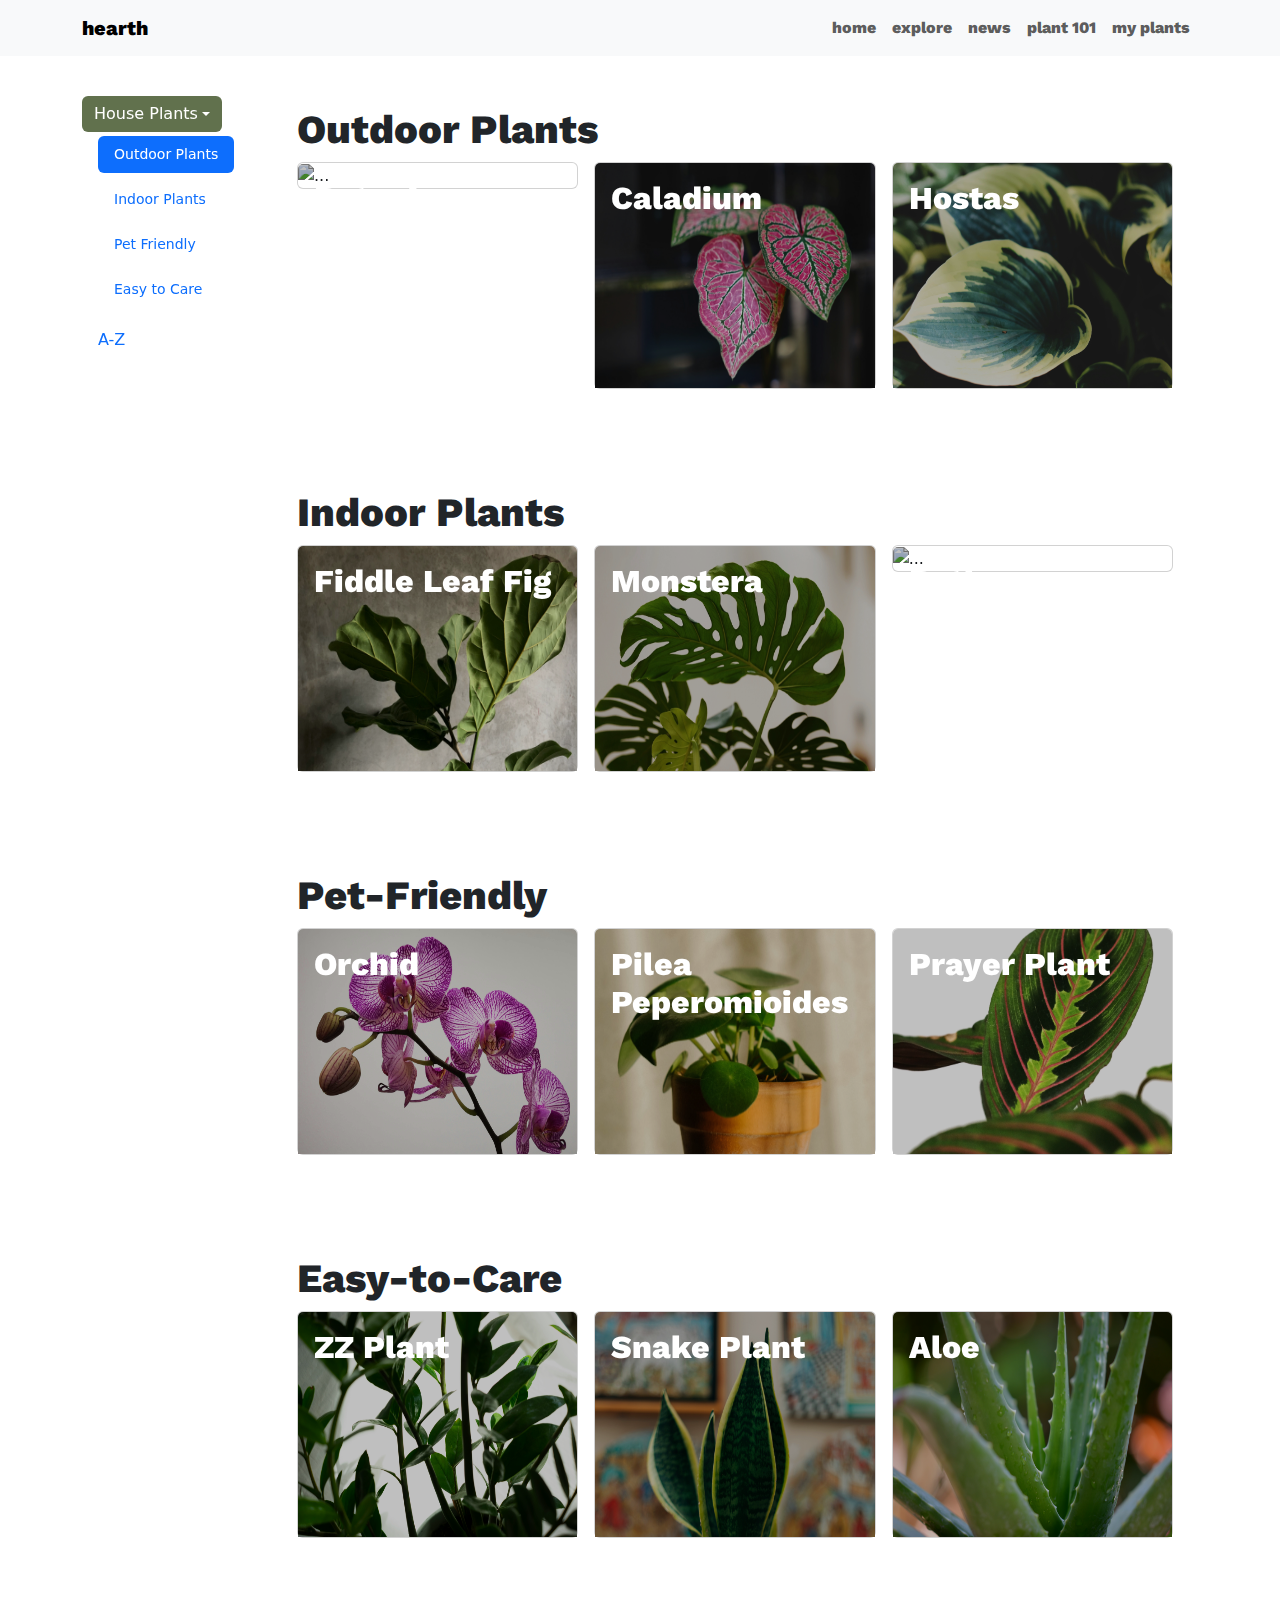
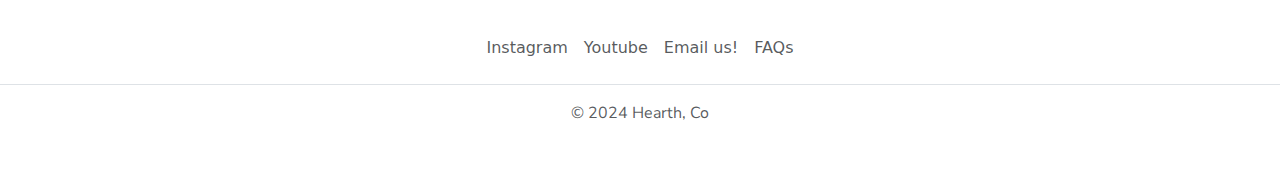
==== commit 83694bcb: "finalized almost all pages, just need to finish my plants page" ====
--- a/explore.html
+++ b/explore.html
@@ -25,50 +25,57 @@
   <body>
     
   <!--navbar-->
-  <header class="row">
-    <nav class="navbar fixed-top navbar-expand-lg bg-body-tertiary">
-      <div class="container">
-        <a class="navbar-brand nav-font" href="index.html">hearth</a>
-        <button class="navbar-toggler" type="button" data-bs-toggle="collapse" data-bs-target="#navbarNavAltMarkup" aria-controls="navbarNavAltMarkup" aria-expanded="false" aria-label="Toggle navigation">
-          <span class="navbar-toggler-icon"></span>
-        </button>
-        <div class="collapse navbar-collapse justify-content-end" id="navbarNavAltMarkup">
-          <div class="navbar-nav">
-            <a class="nav-link nav-font" href="index.html">home</a>
-            <a class="nav-link active nav-font" aria-current="page" href="explore.html">explore</a>
-            <a class="nav-link nav-font" href="news.html">news</a>
-            <a class="nav-link nav-font" href="plant_101.html">plant 101</a>
-            <a class="nav-link nav-font" href="my_plants.html">my plants</a>
-          </div> <!--close navbar links-->
-        </div> <!--close navbar collapse-->
-      </div> <!--close container-->
-    </nav>
-  </header>
+  <nav class="navbar sticky-top navbar-expand-lg bg-body-tertiary">
+    <div class="container">
+      <a class="navbar-brand nav-font" href="index.html">hearth</a>
+      <button class="navbar-toggler" type="button" data-bs-toggle="collapse" data-bs-target="#navbarNavAltMarkup" aria-controls="navbarNavAltMarkup" aria-expanded="false" aria-label="Toggle navigation">
+        <span class="navbar-toggler-icon"></span>
+      </button>
+      <div class="collapse navbar-collapse justify-content-end" id="navbarNavAltMarkup">
+        <div class="navbar-nav">
+          <a class="nav-link nav-font" href="index.html">home</a>
+          <a class="nav-link active nav-font" aria-current="page" href="explore.html">explore</a>
+          <a class="nav-link nav-font" href="news.html">news</a>
+          <a class="nav-link nav-font" href="plant_101.html">plant 101</a>
+          <a class="nav-link nav-font" href="my_plants.html">my plants</a>
+        </div> <!--close navbar links-->
+      </div> <!--close navbar collapse-->
+    </div> <!--close container-->
+  </nav>
   
 
   <div class="container">
     <!--sidebar-->
       <div class="row">
-        <div class="col-3 section-padding">
-          <div class="position-sticky" style="top: 2rem;">
+        <div class="col-2">
+          <div class="position-sticky" style="top: 6rem;">
             <div>
-              <nav id="navbar-example3" class="h-100 flex-column align-items-stretch pe-4 border-end">
-                <nav class="nav nav-pills flex-column">
-                  <a class="nav-link" href="#OutdoorPlants">Outdoor Plants</a>
-                  <a class="nav-link" href="#IndoorPlants">Indoor Plants</a>
-                  <a class="nav-link" href="#PetFriendly">Pet-Friendly</a>
-                  <a class="nav-link" href="#EasytoCare">Easy-to-Care</a>
+              <ul class="nav nav-pills flex-column">
+                <li class="nav-item mb-1" href="#houseplants">
+                  <button class="btn btn-toggle d-inline-flex align-items-center rounded border-0 dropdown-toggle" data-bs-toggle="collapse" data-bs-target="#home-collapse" aria-expanded="true">
+                    House Plants
+                  </button>
+                  <div class="collapse show" id="home-collapse">
+                    <ul class="btn-toggle-nav list-unstyled fw-normal pb-1 small">
+                      <li><a href="#OutdoorPlants" class="nav-link d-inline-flex text-decoration-none rounded ms-3 my-1">Outdoor Plants</a></li>
+                      <li><a href="#IndoorPlants" class="nav-link d-inline-flex text-decoration-none rounded ms-3 my-1">Indoor Plants</a></li>
+                      <li><a href="#PetFriendly" class="nav-link d-inline-flex text-decoration-none rounded ms-3 my-1">Pet Friendly</a></li>
+                      <li><a href="#EasytoCare" class="nav-link d-inline-flex text-decoration-none rounded ms-3 my-1">Easy to Care</a></li>
+                    </ul>
+                  </div>
+                </li>
+                <li class="nav-item">
                   <a class="nav-link" href="#">A-Z</a>
-                </nav>
-              </nav>
+                </li>
+              </ul>
             </div>
           </div>
         </div>
 
       <!--content-->
-        <div class="col-9">
-          <div data-bs-spy="scroll" data-bs-target="#navbar-example3" data-bs-smooth-scroll="true" class="scrollspy-example-2" tabindex="0">  
-            <div id="OutdoorPlants" class="section-padding">
+        <div class="col-10">
+          <div data-bs-spy="scroll" data-bs-target="#navbar-example3" data-bs-smooth-scroll="true" class="scrollspy-example-2" tabindex="0" id="houseplants">  
+            <div class="explore-padding" id="OutdoorPlants">
               <h1>Outdoor Plants</h1>
               <div class="row row-cols-1 row-cols-sm-2 row-cols-md-3 g-3">
                 <div class="col">
@@ -87,7 +94,7 @@
                         </div>
                         <div class="modal-body">
                           <img src="images/Petunia-Outdoor.jpg" class="card-img-top" alt="...">
-                          <p>stuff about petunias</p>
+                          <p>Growing petunias at home is a rewarding way to add long-lasting color to your garden or balcony, as these hardy flowers bloom profusely from spring until frost. They thrive in full sun and well-drained soil, making them perfect for hanging baskets, containers, or ground cover, where their cheerful blossoms can spill and cascade beautifully.</p>
                         </div>
                         <div class="modal-footer">
                           <button type="button" class="btn btn-secondary" data-bs-dismiss="modal">Close</button>
@@ -112,7 +119,7 @@
                         </div>
                         <div class="modal-body">
                           <img src="images/Caladium-Outdoor.jpg" class="card-img-top" alt="...">
-                          <p>stuff about petunias</p>
+                          <p>Growing caladiums at home offers a splendid splash of color with minimal effort, especially in shaded or partially shaded garden spots. These tropical tubers flourish in warm, moist soil and need protection from direct sunlight to keep their vivid leaves vibrant and healthy.</p>
                         </div>
                         <div class="modal-footer">
                           <button type="button" class="btn btn-secondary" data-bs-dismiss="modal">Close</button>
@@ -137,7 +144,7 @@
                         </div>
                         <div class="modal-body">
                           <img src="images/Hostas-Outdoor.jpg" class="card-img-top" alt="...">
-                          <p>stuff about petunias</p>
+                          <p>Hostas are an excellent choice for home gardens, especially in shaded areas where few other plants thrive. Their lush foliage, which comes in various shades of green, blue, and variegated patterns, adds a calming and textured backdrop to garden beds, making them both versatile and visually appealing.</p>
                         </div>
                         <div class="modal-footer">
                           <button type="button" class="btn btn-secondary" data-bs-dismiss="modal">Close</button>
@@ -148,7 +155,7 @@
                 </div> <!--close col3-->
               </div> <!--close row-->
             </div> <!--close outdoor section-->
-            <div id="IndoorPlants" class="section-padding">
+            <div class="explore-padding" id="IndoorPlants">
               <h1>Indoor Plants</h1>
               <div class="row row-cols-1 row-cols-sm-2 row-cols-md-3 g-3">
                 <div class="col">
@@ -167,7 +174,7 @@
                         </div>
                         <div class="modal-body">
                           <img src="images/FiddleLeafFig-Indoor.jpg" class="card-img-top" alt="...">
-                          <p>stuff about petunias</p>
+                          <p>Growing a fiddle leaf fig at home can dramatically enhance your living space with its large, glossy, violin-shaped leaves that command attention. To thrive, this popular houseplant prefers bright, indirect light and consistent moisture, making it essential to establish a regular watering routine and ensure good drainage to promote healthy growth.</p>
                         </div>
                         <div class="modal-footer">
                           <button type="button" class="btn btn-secondary" data-bs-dismiss="modal">Close</button>
@@ -192,7 +199,7 @@
                         </div>
                         <div class="modal-body">
                           <img src="images/Monstera-Indoor.jpg" class="card-img-top" alt="...">
-                          <p>stuff about petunias</p>
+                          <p>Growing a monstera at home adds a touch of tropical elegance to your indoor space with its iconic, fenestrated leaves. Thriving in bright, indirect light and well-draining soil, this low-maintenance houseplant can quickly become a stunning focal point, adding lush greenery and a sense of jungle chic to any room.</p>
                         </div>
                         <div class="modal-footer">
                           <button type="button" class="btn btn-secondary" data-bs-dismiss="modal">Close</button>
@@ -217,7 +224,7 @@
                         </div>
                         <div class="modal-body">
                           <img src="images/Pothos-Indoor.jpg" class="card-img-top" alt="...">
-                          <p>stuff about petunias</p>
+                          <p>Growing pothos at home is a great way to add greenery to any space, as these versatile plants thrive in a variety of conditions. With their trailing vines and heart-shaped leaves, pothos are perfect for hanging baskets or placed on shelves, and they require little maintenance, making them an ideal choice for both beginner and experienced indoor gardeners.</p>
                         </div>
                         <div class="modal-footer">
                           <button type="button" class="btn btn-secondary" data-bs-dismiss="modal">Close</button>
@@ -228,7 +235,7 @@
                 </div> <!--close col3-->
               </div> <!--close row-->
             </div> <!--close indoor section-->
-            <div id="PetFriendly" class="section-padding">
+            <div class="explore-padding" id="PetFriendly">
               <h1>Pet-Friendly</h1>
               <div class="row row-cols-1 row-cols-sm-2 row-cols-md-3 g-3">
                 <div class="col">
@@ -247,7 +254,7 @@
                         </div>
                         <div class="modal-body">
                           <img src="images/Orchid-Pet.jpg" class="card-img-top" alt="...">
-                          <p>stuff about petunias</p>
+                          <p>Growing orchids at home can be a rewarding experience, offering a touch of exotic beauty to your indoor space with their elegant blooms. To thrive, orchids require bright, indirect light and a well-draining potting mix, making them a stunning addition to any room with minimal maintenance.</p>
                         </div>
                         <div class="modal-footer">
                           <button type="button" class="btn btn-secondary" data-bs-dismiss="modal">Close</button>
@@ -272,7 +279,7 @@
                         </div>
                         <div class="modal-body">
                           <img src="images/PileaPeperomioides-Pet.jpg" class="card-img-top" alt="...">
-                          <p>stuff about petunias</p>
+                          <p>Growing pilea at home is a delightful way to add a touch of whimsy to your indoor garden with its unique, pancake-shaped leaves. Thriving in bright, indirect light and well-draining soil, pilea is an easy-to-care-for plant that adds a pop of green to any room.</p>
                         </div>
                         <div class="modal-footer">
                           <button type="button" class="btn btn-secondary" data-bs-dismiss="modal">Close</button>
@@ -297,7 +304,7 @@
                         </div>
                         <div class="modal-body">
                           <img src="images/PrayerPlant-Pet.jpg" class="card-img-top" alt="...">
-                          <p>stuff about petunias</p>
+                          <p>Growing a prayer plant at home is a wonderful way to introduce some vibrant foliage to your indoor space. With its striking patterned leaves that fold up at night, this tropical plant thrives in low to medium light conditions and adds a touch of exotic beauty to any room.</p>
                         </div>
                         <div class="modal-footer">
                           <button type="button" class="btn btn-secondary" data-bs-dismiss="modal">Close</button>
@@ -308,7 +315,7 @@
                 </div> <!--close col3-->
               </div> <!--close row-->
             </div> <!--close pet section-->
-            <div id="EasytoCare" class="section-padding">
+            <div class="explore-padding" id="EasytoCare">
               <h1>Easy-to-Care</h1>
               <div class="row row-cols-1 row-cols-sm-2 row-cols-md-3 g-3">
                 <div class="col">
@@ -327,7 +334,7 @@
                         </div>
                         <div class="modal-body">
                           <img src="images/ZZPlant-Easy.jpg" class="card-img-top" alt="...">
-                          <p>stuff about petunias</p>
+                          <p>Growing a ZZ plant at home is an excellent choice for those looking for a low-maintenance and resilient houseplant. Thriving in low light conditions and requiring minimal watering, the ZZ plant's glossy, dark green leaves add a touch of elegance to any indoor space.</p>
                         </div>
                         <div class="modal-footer">
                           <button type="button" class="btn btn-secondary" data-bs-dismiss="modal">Close</button>
@@ -352,7 +359,7 @@
                         </div>
                         <div class="modal-body">
                           <img src="images/SnakePlant-Easy.jpg" class="card-img-top" alt="...">
-                          <p>stuff about petunias</p>
+                          <p>Growing a snake plant at home is perfect for busy plant lovers, as it thrives on neglect and can tolerate low light conditions. With its striking upright leaves and air-purifying qualities, the snake plant adds a touch of modern elegance to any indoor environment.</p>
                         </div>
                         <div class="modal-footer">
                           <button type="button" class="btn btn-secondary" data-bs-dismiss="modal">Close</button>
@@ -377,7 +384,7 @@
                         </div>
                         <div class="modal-body">
                           <img src="images/Aloe-Easy.jpg" class="card-img-top" alt="...">
-                          <p>stuff about petunias</p>
+                          <p>Growing an aloe plant at home is not only aesthetically pleasing but also practical, as its gel-filled leaves can be used to soothe minor burns and skin irritations. Thriving in bright, indirect light and well-draining soil, aloe plants are low-maintenance and make a lovely addition to any sunny windowsill or indoor garden.</p>
                         </div>
                         <div class="modal-footer">
                           <button type="button" class="btn btn-secondary" data-bs-dismiss="modal">Close</button>
--- a/style.css
+++ b/style.css
@@ -1,5 +1,9 @@
 header {
-    background-image: url(images/indexheader.jpg)
+    background-image: url(images/indexheader.jpg);
+}
+
+.news-header {
+    background-image: url(images/news-header.jpg);
 }
 
 .section-padding {
@@ -143,4 +147,8 @@
     border-color: #61714d;
     border-width: medium;
     font-weight: 600;
+}
+
+.explore-padding {
+    padding: 50px 25px;
 }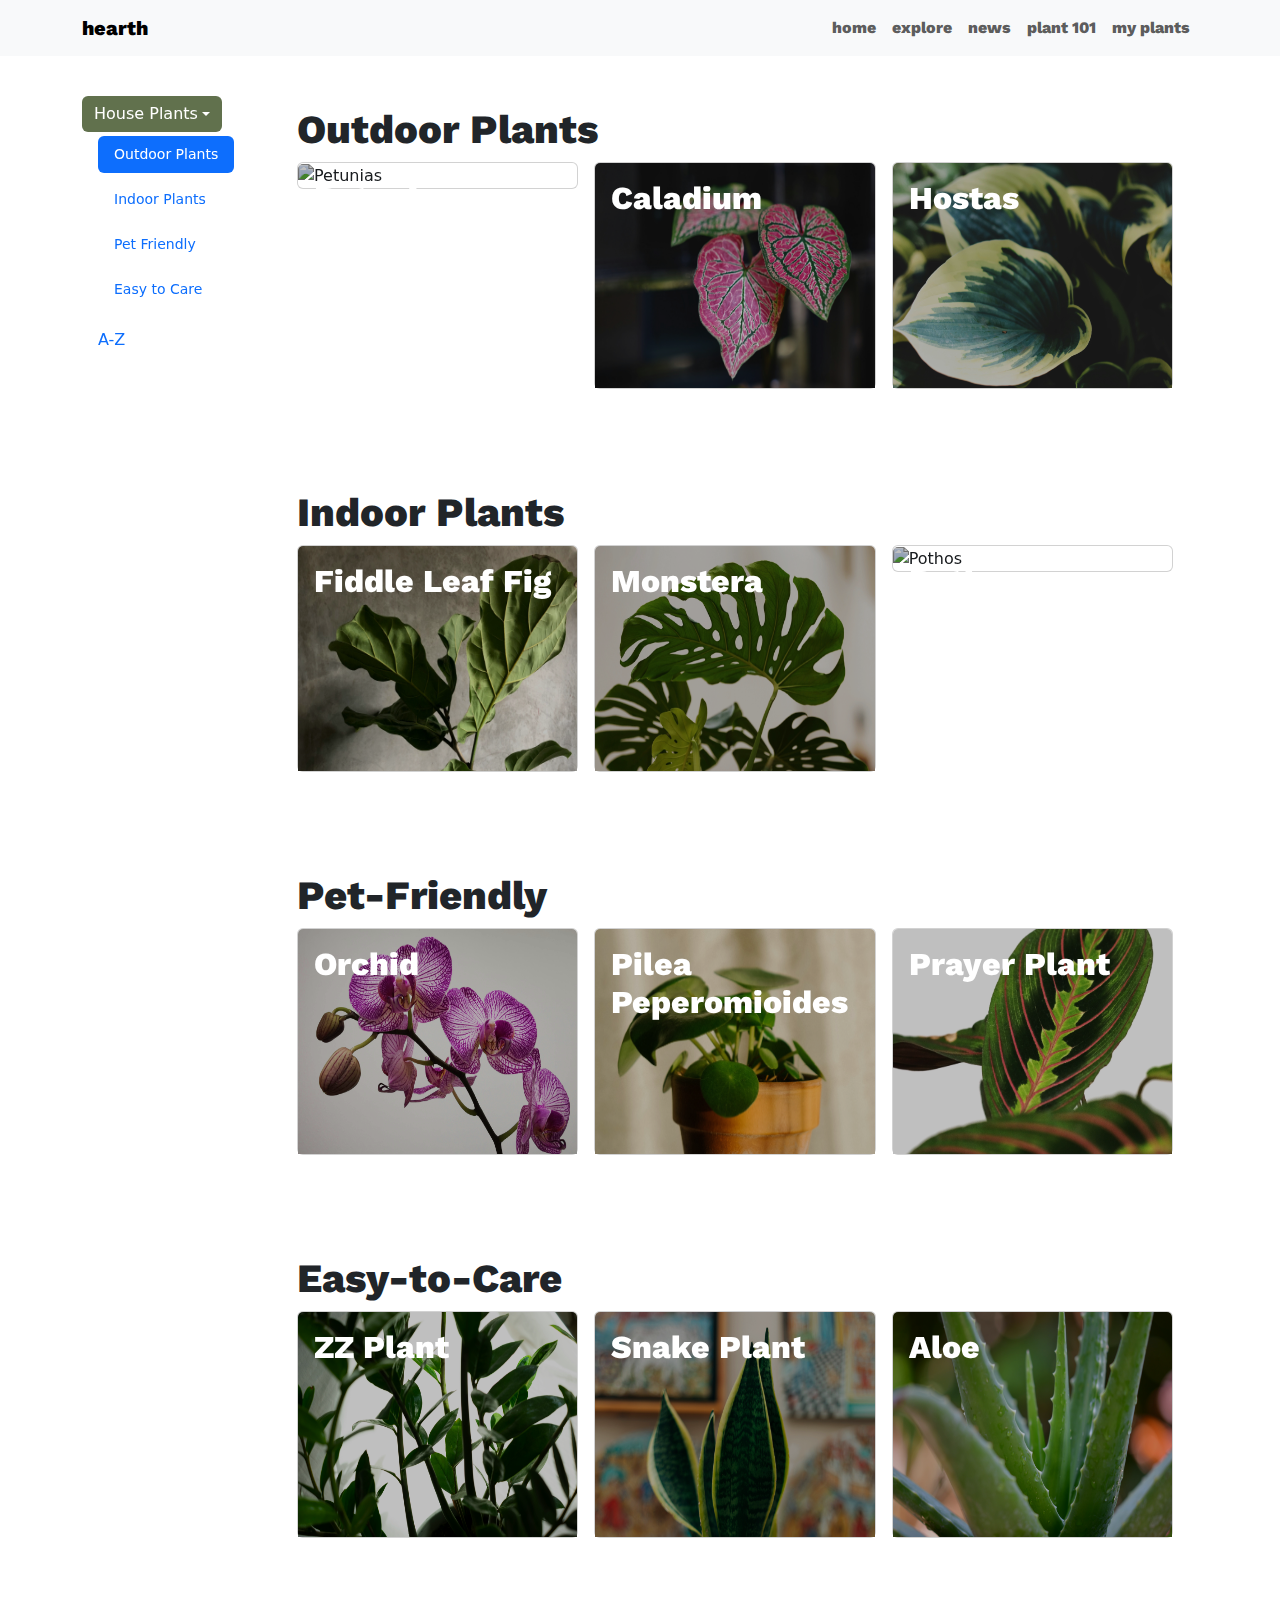
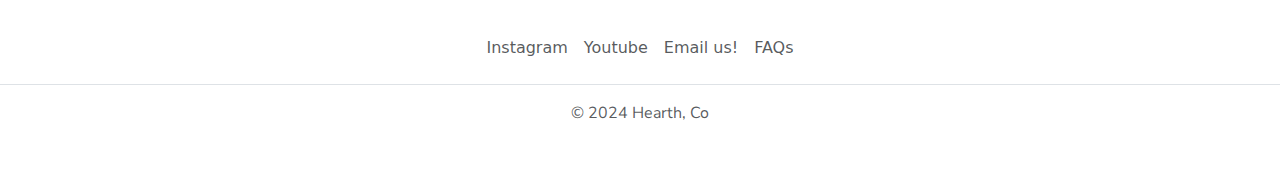
==== commit 5e3d3c6a: "small fixes" ====
--- a/explore.html
+++ b/explore.html
@@ -51,7 +51,7 @@
           <div class="position-sticky" style="top: 6rem;">
             <div>
               <ul class="nav nav-pills flex-column">
-                <li class="nav-item mb-1" href="#houseplants">
+                <li class="nav-item mb-1">
                   <button class="btn btn-toggle d-inline-flex align-items-center rounded border-0 dropdown-toggle" data-bs-toggle="collapse" data-bs-target="#home-collapse" aria-expanded="true">
                     House Plants
                   </button>
@@ -74,13 +74,13 @@
 
       <!--content-->
         <div class="col-10">
-          <div data-bs-spy="scroll" data-bs-target="#navbar-example3" data-bs-smooth-scroll="true" class="scrollspy-example-2" tabindex="0" id="houseplants">  
+          <div data-bs-spy="scroll" data-bs-target="#navbar-example3" data-bs-smooth-scroll="true" class="scrollspy-example-2" tabindex="0">  
             <div class="explore-padding" id="OutdoorPlants">
               <h1>Outdoor Plants</h1>
               <div class="row row-cols-1 row-cols-sm-2 row-cols-md-3 g-3">
                 <div class="col">
                   <div class="card" data-bs-toggle="modal" data-bs-target="#petuniaModal">
-                    <a><img src="images/Petunia-Outdoor.jpg" alt="..." class="card-img-top card-tint" width="100%" height="225"></a>
+                    <a><img src="images/Petunia-Outdoor.jpg" alt="Petunias" class="card-img-top card-tint" height="225"></a>
                     <div class="card-img-overlay">
                       <h2 class="card-title">Petunia</h2>
                     </div>
@@ -93,7 +93,7 @@
                           <button type="button" class="btn-close" data-bs-dismiss="modal" aria-label="Close"></button>
                         </div>
                         <div class="modal-body">
-                          <img src="images/Petunia-Outdoor.jpg" class="card-img-top" alt="...">
+                          <img src="images/Petunia-Outdoor.jpg" class="card-img-top" alt="Petunias">
                           <p>Growing petunias at home is a rewarding way to add long-lasting color to your garden or balcony, as these hardy flowers bloom profusely from spring until frost. They thrive in full sun and well-drained soil, making them perfect for hanging baskets, containers, or ground cover, where their cheerful blossoms can spill and cascade beautifully.</p>
                         </div>
                         <div class="modal-footer">
@@ -105,7 +105,7 @@
                 </div> <!--close col1-->
                 <div class="col">
                   <div class="card" data-bs-toggle="modal" data-bs-target="#caladiumModal">
-                    <a><img src="images/Caladium-Outdoor.jpg" alt="..." class="card-img-top card-tint" width="100%" height="225"></a>
+                    <a><img src="images/Caladium-Outdoor.jpg" alt="Caladium" class="card-img-top card-tint" height="225"></a>
                     <div class="card-img-overlay">
                       <h2 class="card-title">Caladium</h2>
                     </div>
@@ -118,7 +118,7 @@
                           <button type="button" class="btn-close" data-bs-dismiss="modal" aria-label="Close"></button>
                         </div>
                         <div class="modal-body">
-                          <img src="images/Caladium-Outdoor.jpg" class="card-img-top" alt="...">
+                          <img src="images/Caladium-Outdoor.jpg" class="card-img-top" alt="Caladium">
                           <p>Growing caladiums at home offers a splendid splash of color with minimal effort, especially in shaded or partially shaded garden spots. These tropical tubers flourish in warm, moist soil and need protection from direct sunlight to keep their vivid leaves vibrant and healthy.</p>
                         </div>
                         <div class="modal-footer">
@@ -130,7 +130,7 @@
                 </div> <!--close col2-->
                 <div class="col">
                   <div class="card" data-bs-toggle="modal" data-bs-target="#hostasModal">
-                    <a><img src="images/Hostas-Outdoor.jpg" alt="..." class="card-img-top card-tint" width="100%" height="225"></a>
+                    <a><img src="images/Hostas-Outdoor.jpg" alt="Hostas" class="card-img-top card-tint" height="225"></a>
                     <div class="card-img-overlay">
                       <h2 class="card-title">Hostas</h2>
                     </div>
@@ -143,7 +143,7 @@
                           <button type="button" class="btn-close" data-bs-dismiss="modal" aria-label="Close"></button>
                         </div>
                         <div class="modal-body">
-                          <img src="images/Hostas-Outdoor.jpg" class="card-img-top" alt="...">
+                          <img src="images/Hostas-Outdoor.jpg" class="card-img-top" alt="Hostas">
                           <p>Hostas are an excellent choice for home gardens, especially in shaded areas where few other plants thrive. Their lush foliage, which comes in various shades of green, blue, and variegated patterns, adds a calming and textured backdrop to garden beds, making them both versatile and visually appealing.</p>
                         </div>
                         <div class="modal-footer">
@@ -160,7 +160,7 @@
               <div class="row row-cols-1 row-cols-sm-2 row-cols-md-3 g-3">
                 <div class="col">
                   <div class="card" data-bs-toggle="modal" data-bs-target="#fiddleModal">
-                    <a><img src="images/FiddleLeafFig-Indoor.jpg" alt="..." class="card-img-top card-tint" width="100%" height="225"></a>
+                    <a><img src="images/FiddleLeafFig-Indoor.jpg" alt="Fiddle Leaf Fig" class="card-img-top card-tint" height="225"></a>
                     <div class="card-img-overlay">
                       <h2 class="card-title">Fiddle Leaf Fig</h2>
                     </div>
@@ -173,7 +173,7 @@
                           <button type="button" class="btn-close" data-bs-dismiss="modal" aria-label="Close"></button>
                         </div>
                         <div class="modal-body">
-                          <img src="images/FiddleLeafFig-Indoor.jpg" class="card-img-top" alt="...">
+                          <img src="images/FiddleLeafFig-Indoor.jpg" class="card-img-top" alt="Fiddle Leaf Fig">
                           <p>Growing a fiddle leaf fig at home can dramatically enhance your living space with its large, glossy, violin-shaped leaves that command attention. To thrive, this popular houseplant prefers bright, indirect light and consistent moisture, making it essential to establish a regular watering routine and ensure good drainage to promote healthy growth.</p>
                         </div>
                         <div class="modal-footer">
@@ -185,7 +185,7 @@
                 </div> <!--close col1-->
                 <div class="col">
                   <div class="card" data-bs-toggle="modal" data-bs-target="#monsteraModal">
-                    <a><img src="images/Monstera-Indoor.jpg" alt="..." class="card-img-top card-tint" width="100%" height="225"></a>
+                    <a><img src="images/Monstera-Indoor.jpg" alt="Monstera" class="card-img-top card-tint" height="225"></a>
                     <div class="card-img-overlay">
                       <h2 class="card-title">Monstera</h2>
                     </div>
@@ -198,7 +198,7 @@
                           <button type="button" class="btn-close" data-bs-dismiss="modal" aria-label="Close"></button>
                         </div>
                         <div class="modal-body">
-                          <img src="images/Monstera-Indoor.jpg" class="card-img-top" alt="...">
+                          <img src="images/Monstera-Indoor.jpg" class="card-img-top" alt="Monstera">
                           <p>Growing a monstera at home adds a touch of tropical elegance to your indoor space with its iconic, fenestrated leaves. Thriving in bright, indirect light and well-draining soil, this low-maintenance houseplant can quickly become a stunning focal point, adding lush greenery and a sense of jungle chic to any room.</p>
                         </div>
                         <div class="modal-footer">
@@ -210,7 +210,7 @@
                 </div> <!--close col2-->
                 <div class="col">
                   <div class="card" data-bs-toggle="modal" data-bs-target="#pothosModal">
-                    <a><img src="images/Pothos-Indoor.jpg" alt="..." class="card-img-top card-tint" width="100%" height="225"></a>
+                    <a><img src="images/Pothos-Indoor.jpg" alt="Pothos" class="card-img-top card-tint" height="225"></a>
                     <div class="card-img-overlay">
                       <h2 class="card-title">Pothos</h2>
                     </div>
@@ -223,7 +223,7 @@
                           <button type="button" class="btn-close" data-bs-dismiss="modal" aria-label="Close"></button>
                         </div>
                         <div class="modal-body">
-                          <img src="images/Pothos-Indoor.jpg" class="card-img-top" alt="...">
+                          <img src="images/Pothos-Indoor.jpg" class="card-img-top" alt="Pothos">
                           <p>Growing pothos at home is a great way to add greenery to any space, as these versatile plants thrive in a variety of conditions. With their trailing vines and heart-shaped leaves, pothos are perfect for hanging baskets or placed on shelves, and they require little maintenance, making them an ideal choice for both beginner and experienced indoor gardeners.</p>
                         </div>
                         <div class="modal-footer">
@@ -240,7 +240,7 @@
               <div class="row row-cols-1 row-cols-sm-2 row-cols-md-3 g-3">
                 <div class="col">
                   <div class="card" data-bs-toggle="modal" data-bs-target="#orchidModal">
-                    <a><img src="images/Orchid-Pet.jpg" alt="..." class="card-img-top card-tint" width="100%" height="225"></a>
+                    <a><img src="images/Orchid-Pet.jpg" alt="Orchid" class="card-img-top card-tint" height="225"></a>
                     <div class="card-img-overlay">
                       <h2 class="card-title">Orchid</h2>
                     </div>
@@ -253,7 +253,7 @@
                           <button type="button" class="btn-close" data-bs-dismiss="modal" aria-label="Close"></button>
                         </div>
                         <div class="modal-body">
-                          <img src="images/Orchid-Pet.jpg" class="card-img-top" alt="...">
+                          <img src="images/Orchid-Pet.jpg" class="card-img-top" alt="Orchid">
                           <p>Growing orchids at home can be a rewarding experience, offering a touch of exotic beauty to your indoor space with their elegant blooms. To thrive, orchids require bright, indirect light and a well-draining potting mix, making them a stunning addition to any room with minimal maintenance.</p>
                         </div>
                         <div class="modal-footer">
@@ -265,7 +265,7 @@
                 </div> <!--close col1-->
                 <div class="col">
                   <div class="card" data-bs-toggle="modal" data-bs-target="#pileaModal">
-                    <a><img src="images/PileaPeperomioides-Pet.jpg" alt="..." class="card-img-top card-tint" width="100%" height="225"></a>
+                    <a><img src="images/PileaPeperomioides-Pet.jpg" alt="Pilea Peperomioides" class="card-img-top card-tint" height="225"></a>
                     <div class="card-img-overlay">
                       <h2 class="card-title">Pilea Peperomioides</h2>
                     </div>
@@ -278,7 +278,7 @@
                           <button type="button" class="btn-close" data-bs-dismiss="modal" aria-label="Close"></button>
                         </div>
                         <div class="modal-body">
-                          <img src="images/PileaPeperomioides-Pet.jpg" class="card-img-top" alt="...">
+                          <img src="images/PileaPeperomioides-Pet.jpg" class="card-img-top" alt="Pilea Peperomioides">
                           <p>Growing pilea at home is a delightful way to add a touch of whimsy to your indoor garden with its unique, pancake-shaped leaves. Thriving in bright, indirect light and well-draining soil, pilea is an easy-to-care-for plant that adds a pop of green to any room.</p>
                         </div>
                         <div class="modal-footer">
@@ -290,7 +290,7 @@
                 </div> <!--close col2-->
                 <div class="col">
                   <div class="card" data-bs-toggle="modal" data-bs-target="#prayerModal">
-                    <a><img src="images/PrayerPlant-Pet.jpg" alt="..." class="card-img-top card-tint" width="100%" height="225"></a>
+                    <a><img src="images/PrayerPlant-Pet.jpg" alt="Prayer Plant" class="card-img-top card-tint" height="225"></a>
                     <div class="card-img-overlay">
                       <h2 class="card-title">Prayer Plant</h2>
                     </div>
@@ -303,7 +303,7 @@
                           <button type="button" class="btn-close" data-bs-dismiss="modal" aria-label="Close"></button>
                         </div>
                         <div class="modal-body">
-                          <img src="images/PrayerPlant-Pet.jpg" class="card-img-top" alt="...">
+                          <img src="images/PrayerPlant-Pet.jpg" class="card-img-top" alt="Prayer Plant">
                           <p>Growing a prayer plant at home is a wonderful way to introduce some vibrant foliage to your indoor space. With its striking patterned leaves that fold up at night, this tropical plant thrives in low to medium light conditions and adds a touch of exotic beauty to any room.</p>
                         </div>
                         <div class="modal-footer">
@@ -320,7 +320,7 @@
               <div class="row row-cols-1 row-cols-sm-2 row-cols-md-3 g-3">
                 <div class="col">
                   <div class="card" data-bs-toggle="modal" data-bs-target="#zzModal">
-                    <a><img src="images/ZZPlant-Easy.jpg" alt="..." class="card-img-top card-tint" width="100%" height="225"></a>
+                    <a><img src="images/ZZPlant-Easy.jpg" alt="ZZ Plant" class="card-img-top card-tint" height="225"></a>
                     <div class="card-img-overlay">
                       <h2 class="card-title">ZZ Plant</h2>
                     </div>
@@ -333,7 +333,7 @@
                           <button type="button" class="btn-close" data-bs-dismiss="modal" aria-label="Close"></button>
                         </div>
                         <div class="modal-body">
-                          <img src="images/ZZPlant-Easy.jpg" class="card-img-top" alt="...">
+                          <img src="images/ZZPlant-Easy.jpg" class="card-img-top" alt="ZZ Plant">
                           <p>Growing a ZZ plant at home is an excellent choice for those looking for a low-maintenance and resilient houseplant. Thriving in low light conditions and requiring minimal watering, the ZZ plant's glossy, dark green leaves add a touch of elegance to any indoor space.</p>
                         </div>
                         <div class="modal-footer">
@@ -345,7 +345,7 @@
                 </div> <!--close col1-->
                 <div class="col">
                   <div class="card" data-bs-toggle="modal" data-bs-target="#snakeModal">
-                    <a><img src="images/SnakePlant-Easy.jpg" alt="..." class="card-img-top card-tint" width="100%" height="225"></a>
+                    <a><img src="images/SnakePlant-Easy.jpg" alt="Snake Plant" class="card-img-top card-tint" height="225"></a>
                     <div class="card-img-overlay">
                       <h2 class="card-title">Snake Plant</h2>
                     </div>
@@ -358,7 +358,7 @@
                           <button type="button" class="btn-close" data-bs-dismiss="modal" aria-label="Close"></button>
                         </div>
                         <div class="modal-body">
-                          <img src="images/SnakePlant-Easy.jpg" class="card-img-top" alt="...">
+                          <img src="images/SnakePlant-Easy.jpg" class="card-img-top" alt="Snake Plant">
                           <p>Growing a snake plant at home is perfect for busy plant lovers, as it thrives on neglect and can tolerate low light conditions. With its striking upright leaves and air-purifying qualities, the snake plant adds a touch of modern elegance to any indoor environment.</p>
                         </div>
                         <div class="modal-footer">
@@ -370,7 +370,7 @@
                 </div> <!--close col2-->
                 <div class="col">
                   <div class="card" data-bs-toggle="modal" data-bs-target="#aloeModal">
-                    <a><img src="images/Aloe-Easy.jpg" alt="..." class="card-img-top card-tint" width="100%" height="225"></a>
+                    <a><img src="images/Aloe-Easy.jpg" alt="Aloe" class="card-img-top card-tint" height="225"></a>
                     <div class="card-img-overlay">
                       <h2 class="card-title">Aloe</h2>
                     </div>
@@ -383,7 +383,7 @@
                           <button type="button" class="btn-close" data-bs-dismiss="modal" aria-label="Close"></button>
                         </div>
                         <div class="modal-body">
-                          <img src="images/Aloe-Easy.jpg" class="card-img-top" alt="...">
+                          <img src="images/Aloe-Easy.jpg" class="card-img-top" alt="Aloe">
                           <p>Growing an aloe plant at home is not only aesthetically pleasing but also practical, as its gel-filled leaves can be used to soothe minor burns and skin irritations. Thriving in bright, indirect light and well-draining soil, aloe plants are low-maintenance and make a lovely addition to any sunny windowsill or indoor garden.</p>
                         </div>
                         <div class="modal-footer">
@@ -413,8 +413,6 @@
         </footer>
       </div> <!--close div for footer-->
 
-    </div> <!--close container-->
-
 <!-- LOAD BOOTSTRAP JAVASCRIPT - DO NOT DELETE -->
 <script src="https://cdn.jsdelivr.net/npm/bootstrap@5.3.3/dist/js/bootstrap.bundle.min.js" integrity="sha384-YvpcrYf0tY3lHB60NNkmXc5s9fDVZLESaAA55NDzOxhy9GkcIdslK1eN7N6jIeHz" crossorigin="anonymous"></script>
 <!-- END LOADING BOOTSTRAP JAVASCRIPT -->
